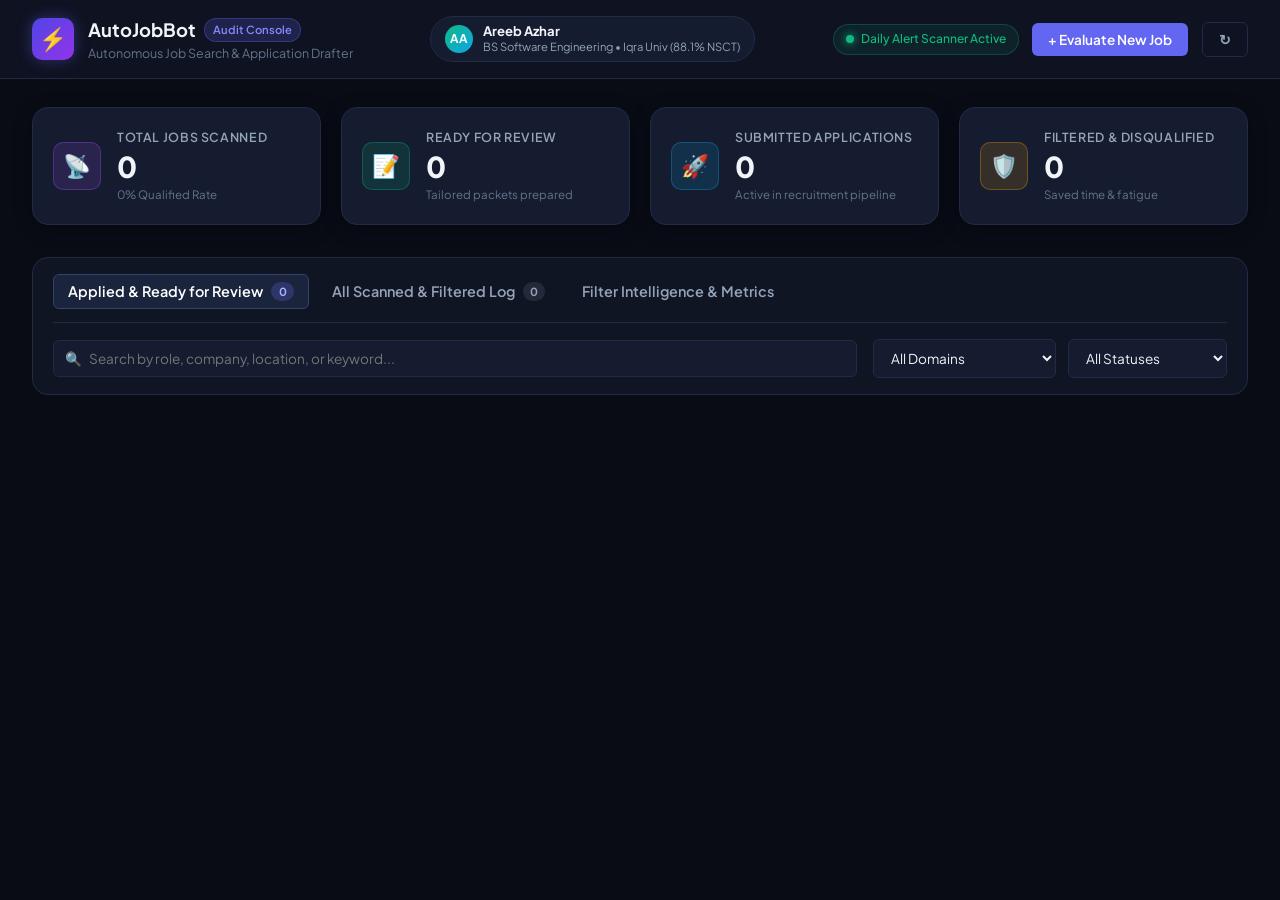
==== web/index.html @ a845e92a "Create full-stack Job Showcase & Audit Website, REST API, dual-ledger tracking, and updated README" ====
<!DOCTYPE html>
<html lang="en">
<head>
  <meta charset="UTF-8" />
  <meta name="viewport" content="width=device-width, initial-scale=1.0" />
  <title>AutoJobBot Showcase & Application Audit | Areeb Azhar</title>
  <link rel="stylesheet" href="styles.css" />
  <link rel="preconnect" href="https://fonts.googleapis.com">
  <link rel="preconnect" href="https://fonts.gstatic.com" crossorigin>
  <link href="https://fonts.googleapis.com/css2?family=Plus+Jakarta+Sans:wght@400;500;600;700;800&family=JetBrains+Mono:wght@400;500&display=swap" rel="stylesheet">
</head>
<body>
  <!-- Header -->
  <header class="navbar">
    <div class="nav-left">
      <div class="logo-mark">
        <span class="bot-icon">⚡</span>
      </div>
      <div>
        <div class="brand-title">AutoJobBot <span class="version-tag">Audit Console</span></div>
        <div class="brand-subtitle">Autonomous Job Search & Application Drafter</div>
      </div>
    </div>
    
    <div class="nav-center">
      <div class="candidate-pill">
        <span class="avatar">AA</span>
        <div class="candidate-meta">
          <span class="name">Areeb Azhar</span>
          <span class="qualification">BS Software Engineering • Iqra Univ (88.1% NSCT)</span>
        </div>
      </div>
    </div>

    <div class="nav-right">
      <div class="status-indicator">
        <span class="pulse-dot"></span>
        <span>Daily Alert Scanner Active</span>
      </div>
      <button id="btn-quick-evaluate" class="btn btn-primary">
        <span>+ Evaluate New Job</span>
      </button>
      <button id="btn-refresh" class="btn btn-outline" title="Refresh Live Data">
        ↻
      </button>
    </div>
  </header>

  <!-- Main Container -->
  <main class="container">
    
    <!-- KPI Summary Grid -->
    <section class="kpi-grid">
      <div class="kpi-card">
        <div class="kpi-icon-wrap icon-purple">📡</div>
        <div class="kpi-content">
          <div class="kpi-label">Total Jobs Scanned</div>
          <div class="kpi-value" id="stat-scanned">0</div>
          <div class="kpi-foot" id="stat-qual-rate">0% Qualified Rate</div>
        </div>
      </div>

      <div class="kpi-card">
        <div class="kpi-icon-wrap icon-emerald">📝</div>
        <div class="kpi-content">
          <div class="kpi-label">Ready for Review</div>
          <div class="kpi-value" id="stat-ready">0</div>
          <div class="kpi-foot">Tailored packets prepared</div>
        </div>
      </div>

      <div class="kpi-card">
        <div class="kpi-icon-wrap icon-blue">🚀</div>
        <div class="kpi-content">
          <div class="kpi-label">Submitted Applications</div>
          <div class="kpi-value" id="stat-submitted">0</div>
          <div class="kpi-foot">Active in recruitment pipeline</div>
        </div>
      </div>

      <div class="kpi-card">
        <div class="kpi-icon-wrap icon-amber">🛡️</div>
        <div class="kpi-content">
          <div class="kpi-label">Filtered & Disqualified</div>
          <div class="kpi-value" id="stat-disqualified">0</div>
          <div class="kpi-foot" id="stat-filter-reason">Saved time & fatigue</div>
        </div>
      </div>
    </section>

    <!-- Navigation Tabs & Search Controls -->
    <section class="controls-section">
      <div class="tabs-bar">
        <button class="tab-btn active" data-tab="applications">
          <span>Applied & Ready for Review</span>
          <span class="badge badge-primary" id="badge-applications-count">0</span>
        </button>
        <button class="tab-btn" data-tab="scanned">
          <span>All Scanned & Filtered Log</span>
          <span class="badge badge-secondary" id="badge-scanned-count">0</span>
        </button>
        <button class="tab-btn" data-tab="analytics">
          <span>Filter Intelligence & Metrics</span>
        </button>
      </div>

      <div class="filter-toolbar">
        <div class="search-box">
          <span class="search-icon">🔍</span>
          <input type="text" id="input-search" placeholder="Search by role, company, location, or keyword..." />
        </div>

        <div class="filter-dropdowns">
          <select id="filter-domain" class="select-filter">
            <option value="all">All Domains</option>
            <option value="full_stack">Full-Stack Web</option>
            <option value="rust_blockchain">Rust & Blockchain</option>
            <option value="flutter">Flutter / Mobile</option>
            <option value="ai_ml">AI / Machine Learning</option>
            <option value="game_dev">Game Development</option>
          </select>

          <select id="filter-status" class="select-filter">
            <option value="all">All Statuses</option>
            <option value="READY_FOR_REVIEW">Ready for Review</option>
            <option value="SUBMITTED">Submitted</option>
            <option value="INTERVIEWING">Interviewing</option>
            <option value="REJECTED">Rejected</option>
          </select>
        </div>
      </div>
    </section>

    <!-- Tab 1: Applications View -->
    <section id="view-applications" class="tab-view active">
      <div id="applications-grid" class="cards-grid">
        <!-- Rendered dynamically -->
      </div>
      <div id="applications-empty" class="empty-state hidden">
        <div class="empty-icon">📂</div>
        <h3>No Applications Found</h3>
        <p>No job applications match your active search or filter selection.</p>
      </div>
    </section>

    <!-- Tab 2: Scanned Audit Log View -->
    <section id="view-scanned" class="tab-view">
      <div class="table-container">
        <table class="audit-table">
          <thead>
            <tr>
              <th>Status</th>
              <th>Role & Company</th>
              <th>Location</th>
              <th>Source</th>
              <th>Evaluation & Filter Reason</th>
              <th>Scanned Date</th>
              <th>Action</th>
            </tr>
          </thead>
          <tbody id="scanned-tbody">
            <!-- Rendered dynamically -->
          </tbody>
        </table>
      </div>
      <div id="scanned-empty" class="empty-state hidden">
        <div class="empty-icon">🔍</div>
        <h3>No Scanned Logs Found</h3>
        <p>No records match your search filter.</p>
      </div>
    </section>

    <!-- Tab 3: Analytics View -->
    <section id="view-analytics" class="tab-view">
      <div class="analytics-grid">
        <div class="chart-card">
          <h3>Filter Rejection Root Causes</h3>
          <p class="subtitle">Why opportunities were filtered out</p>
          <div id="rejection-breakdown" class="breakdown-list">
            <!-- Dynamic items -->
          </div>
        </div>

        <div class="chart-card">
          <h3>Domain Distribution</h3>
          <p class="subtitle">Qualified opportunities across targeted verticals</p>
          <div id="domain-breakdown" class="breakdown-list">
            <!-- Dynamic items -->
          </div>
        </div>

        <div class="chart-card full-width">
          <h3>Active Candidate Profile Rules</h3>
          <div class="rules-summary-box">
            <div class="rule-item">
              <span class="rule-badge">MAX EXP</span>
              <span class="rule-desc">Strictly &le; 1 year experience (Fresh graduate, Associate, Junior, Trainee). Senior/lead titles rejected.</span>
            </div>
            <div class="rule-item">
              <span class="rule-badge">TARGETS</span>
              <span class="rule-desc">Full-Stack Web (React/Node/TS), Rust & Blockchain, Flutter/Mobile, AI/ML, Unity Game Dev.</span>
            </div>
            <div class="rule-item">
              <span class="rule-badge">LOCATIONS</span>
              <span class="rule-desc">Karachi (On-site/Hybrid), Lahore/Islamabad (Hybrid/Remote), Worldwide Remote.</span>
            </div>
            <div class="rule-item">
              <span class="rule-badge">CV VAULT</span>
              <span class="rule-desc">5 domain-specific resumes mapped dynamically from <code>C:\Users\areeb\Desktop\cv</code>.</span>
            </div>
          </div>
        </div>
      </div>
    </section>
  </main>

  <!-- Modal: Application Packet Inspector -->
  <div id="modal-packet" class="modal-backdrop hidden">
    <div class="modal-dialog">
      <div class="modal-header">
        <div>
          <span class="modal-tag" id="modal-domain-tag">Full-Stack</span>
          <h2 id="modal-job-title">Junior Full Stack Developer</h2>
          <div class="modal-sub" id="modal-company-meta">Apex Technologies • Lahore (Hybrid)</div>
        </div>
        <button class="modal-close" id="btn-close-modal">&times;</button>
      </div>

      <div class="modal-body">
        <!-- Selected CV Info -->
        <div class="packet-section">
          <div class="section-label">Selected Resume / CV File</div>
          <div class="cv-file-box">
            <span class="file-icon">📄</span>
            <div class="file-details">
              <span class="file-name" id="modal-cv-filename">Areeb_Azhar_Full_Stack_Web_CV.pdf</span>
              <span class="file-path" id="modal-cv-path">C:\Users\areeb\Desktop\cv\...</span>
            </div>
          </div>
        </div>

        <!-- Cover Letter -->
        <div class="packet-section">
          <div class="section-header-row">
            <div class="section-label">Tailored Cover Letter</div>
            <button id="btn-copy-cover" class="btn btn-sm btn-secondary">
              📋 Copy Cover Letter
            </button>
          </div>
          <pre id="modal-cover-letter" class="cover-letter-preview"></pre>
        </div>

        <!-- Standard Screening Answers -->
        <div class="packet-section">
          <div class="section-label">Pre-filled Screening Questionnaire Responses</div>
          <div class="screening-grid" id="modal-screening-answers">
            <!-- Dynamic fields -->
          </div>
        </div>

        <!-- Original Job URL -->
        <div class="packet-section">
          <div class="section-label">Application Link</div>
          <a id="modal-job-url" href="#" target="_blank" rel="noopener noreferrer" class="job-link-btn">
            Open Job Listing on Source Platform ↗
          </a>
        </div>
      </div>

      <div class="modal-footer">
        <div class="status-change-wrap">
          <label for="modal-status-select">Update Pipeline Status:</label>
          <select id="modal-status-select" class="select-filter">
            <option value="READY_FOR_REVIEW">Ready for Review</option>
            <option value="SUBMITTED">Submitted</option>
            <option value="INTERVIEWING">Interviewing</option>
            <option value="REJECTED">Rejected</option>
            <option value="OFFER">Offer Received 🎉</option>
          </select>
        </div>
        <button id="btn-save-status" class="btn btn-primary">Save Status</button>
      </div>
    </div>
  </div>

  <!-- Modal: Quick Evaluate Job -->
  <div id="modal-evaluate" class="modal-backdrop hidden">
    <div class="modal-dialog">
      <div class="modal-header">
        <div>
          <h2>Evaluate New Job Posting</h2>
          <div class="modal-sub">Test the bot's filter & draft an application packet instantly</div>
        </div>
        <button class="modal-close" id="btn-close-eval-modal">&times;</button>
      </div>

      <div class="modal-body">
        <form id="form-evaluate" class="eval-form">
          <div class="form-row">
            <div class="form-group flex-1">
              <label>Job Title *</label>
              <input type="text" id="eval-title" required placeholder="e.g. Junior React Developer" />
            </div>
            <div class="form-group flex-1">
              <label>Company *</label>
              <input type="text" id="eval-company" required placeholder="e.g. Systems Ltd" />
            </div>
          </div>

          <div class="form-row">
            <div class="form-group flex-1">
              <label>Location *</label>
              <input type="text" id="eval-location" required placeholder="e.g. Karachi (Hybrid) or Remote" />
            </div>
            <div class="form-group flex-1">
              <label>Source Platform</label>
              <input type="text" id="eval-source" placeholder="e.g. LinkedIn, Indeed, Rozee" value="Manual Inspection" />
            </div>
          </div>

          <div class="form-group">
            <label>Job URL (optional)</label>
            <input type="url" id="eval-url" placeholder="https://..." />
          </div>

          <div class="form-group">
            <label>Job Description & Requirements *</label>
            <textarea id="eval-description" rows="5" required placeholder="Paste the job requirements, qualifications, and description here..."></textarea>
          </div>

          <button type="submit" id="btn-submit-eval" class="btn btn-primary full-width">
            Scan & Evaluate Opportunity
          </button>
        </form>

        <div id="eval-result-box" class="eval-result-box hidden">
          <!-- Real-time evaluation output -->
        </div>
      </div>
    </div>
  </div>

  <script src="app.js"></script>
</body>
</html>
---- web/styles.css ----
:root {
  --bg-base: #090c15;
  --bg-surface: #101524;
  --bg-card: #151c30;
  --bg-card-hover: #1b243d;
  --border-subtle: #202b46;
  --border-highlight: #33436a;
  
  --text-main: #f1f5f9;
  --text-muted: #94a3b8;
  --text-dim: #64748b;

  --accent-primary: #6366f1;
  --accent-primary-hover: #4f46e5;
  --accent-success: #10b981;
  --accent-warning: #f59e0b;
  --accent-danger: #ef4444;
  --accent-info: #0ea5e9;
  --accent-purple: #a855f7;

  --font-sans: 'Plus Jakarta Sans', -apple-system, BlinkMacSystemFont, "Segoe UI", Roboto, sans-serif;
  --font-mono: 'JetBrains Mono', monospace;
  --radius-sm: 6px;
  --radius-md: 10px;
  --radius-lg: 16px;
  --shadow-card: 0 4px 20px -2px rgba(0, 0, 0, 0.4);
}

* {
  box-sizing: border-box;
  margin: 0;
  padding: 0;
}

body {
  font-family: var(--font-sans);
  background-color: var(--bg-base);
  color: var(--text-main);
  line-height: 1.5;
  min-height: 100vh;
  -webkit-font-smoothing: antialiased;
}

/* Navbar */
.navbar {
  display: flex;
  align-items: center;
  justify-content: space-between;
  padding: 1rem 2rem;
  background-color: rgba(16, 21, 36, 0.85);
  backdrop-filter: blur(12px);
  border-bottom: 1px solid var(--border-subtle);
  position: sticky;
  top: 0;
  z-index: 100;
}

.nav-left {
  display: flex;
  align-items: center;
  gap: 0.85rem;
}

.logo-mark {
  width: 42px;
  height: 42px;
  background: linear-gradient(135deg, #4f46e5, #9333ea);
  border-radius: var(--radius-md);
  display: flex;
  align-items: center;
  justify-content: center;
  font-size: 1.4rem;
  box-shadow: 0 0 15px rgba(99, 102, 241, 0.4);
}

.brand-title {
  font-size: 1.15rem;
  font-weight: 700;
  display: flex;
  align-items: center;
  gap: 0.5rem;
}

.version-tag {
  font-size: 0.7rem;
  font-weight: 600;
  background-color: rgba(99, 102, 241, 0.2);
  color: #818cf8;
  padding: 0.15rem 0.5rem;
  border-radius: 999px;
  border: 1px solid rgba(99, 102, 241, 0.3);
}

.brand-subtitle {
  font-size: 0.78rem;
  color: var(--text-dim);
}

.candidate-pill {
  display: flex;
  align-items: center;
  gap: 0.6rem;
  background-color: var(--bg-card);
  padding: 0.4rem 0.9rem;
  border-radius: 999px;
  border: 1px solid var(--border-subtle);
}

.candidate-pill .avatar {
  width: 28px;
  height: 28px;
  border-radius: 50%;
  background: linear-gradient(135deg, #10b981, #0ea5e9);
  color: #fff;
  font-weight: 700;
  font-size: 0.75rem;
  display: flex;
  align-items: center;
  justify-content: center;
}

.candidate-meta {
  display: flex;
  flex-direction: column;
}

.candidate-meta .name {
  font-size: 0.82rem;
  font-weight: 700;
  line-height: 1.1;
}

.candidate-meta .qualification {
  font-size: 0.7rem;
  color: var(--text-muted);
}

.nav-right {
  display: flex;
  align-items: center;
  gap: 0.85rem;
}

.status-indicator {
  display: flex;
  align-items: center;
  gap: 0.45rem;
  font-size: 0.75rem;
  font-weight: 500;
  color: var(--accent-success);
  background-color: rgba(16, 185, 129, 0.1);
  padding: 0.35rem 0.75rem;
  border-radius: 999px;
  border: 1px solid rgba(16, 185, 129, 0.25);
}

.pulse-dot {
  width: 8px;
  height: 8px;
  background-color: var(--accent-success);
  border-radius: 50%;
  box-shadow: 0 0 8px var(--accent-success);
  animation: pulse 2s infinite ease-in-out;
}

@keyframes pulse {
  0% { transform: scale(0.9); opacity: 0.8; }
  50% { transform: scale(1.2); opacity: 1; }
  100% { transform: scale(0.9); opacity: 0.8; }
}

/* Buttons */
.btn {
  display: inline-flex;
  align-items: center;
  justify-content: center;
  gap: 0.4rem;
  padding: 0.5rem 1rem;
  font-size: 0.85rem;
  font-weight: 600;
  border-radius: var(--radius-sm);
  cursor: pointer;
  transition: all 0.15s ease;
  border: none;
  font-family: inherit;
}

.btn-primary {
  background-color: var(--accent-primary);
  color: #fff;
}
.btn-primary:hover {
  background-color: var(--accent-primary-hover);
  box-shadow: 0 0 12px rgba(99, 102, 241, 0.4);
}

.btn-outline {
  background: transparent;
  color: var(--text-muted);
  border: 1px solid var(--border-subtle);
}
.btn-outline:hover {
  color: var(--text-main);
  background-color: var(--bg-card);
  border-color: var(--border-highlight);
}

.btn-secondary {
  background-color: var(--bg-card);
  color: var(--text-main);
  border: 1px solid var(--border-subtle);
}
.btn-secondary:hover {
  background-color: var(--bg-card-hover);
  border-color: var(--border-highlight);
}

.btn-sm {
  padding: 0.3rem 0.65rem;
  font-size: 0.75rem;
}

.full-width {
  width: 100%;
}

/* Container */
.container {
  max-width: 1400px;
  margin: 0 auto;
  padding: 1.75rem 2rem;
}

/* KPI Grid */
.kpi-grid {
  display: grid;
  grid-template-columns: repeat(auto-fit, minmax(250px, 1fr));
  gap: 1.25rem;
  margin-bottom: 2rem;
}

.kpi-card {
  background-color: var(--bg-card);
  border: 1px solid var(--border-subtle);
  border-radius: var(--radius-lg);
  padding: 1.25rem;
  display: flex;
  align-items: center;
  gap: 1rem;
  box-shadow: var(--shadow-card);
  transition: transform 0.2s, border-color 0.2s;
}

.kpi-card:hover {
  transform: translateY(-2px);
  border-color: var(--border-highlight);
}

.kpi-icon-wrap {
  width: 48px;
  height: 48px;
  border-radius: var(--radius-md);
  display: flex;
  align-items: center;
  justify-content: center;
  font-size: 1.4rem;
}

.icon-purple { background-color: rgba(168, 85, 247, 0.15); border: 1px solid rgba(168, 85, 247, 0.3); }
.icon-emerald { background-color: rgba(16, 185, 129, 0.15); border: 1px solid rgba(16, 185, 129, 0.3); }
.icon-blue { background-color: rgba(14, 165, 233, 0.15); border: 1px solid rgba(14, 165, 233, 0.3); }
.icon-amber { background-color: rgba(245, 158, 11, 0.15); border: 1px solid rgba(245, 158, 11, 0.3); }

.kpi-content {
  flex: 1;
}

.kpi-label {
  font-size: 0.78rem;
  font-weight: 600;
  color: var(--text-muted);
  text-transform: uppercase;
  letter-spacing: 0.05em;
}

.kpi-value {
  font-size: 1.8rem;
  font-weight: 800;
  line-height: 1.2;
  margin: 0.15rem 0;
}

.kpi-foot {
  font-size: 0.72rem;
  color: var(--text-dim);
}

/* Controls Section */
.controls-section {
  background-color: var(--bg-surface);
  border: 1px solid var(--border-subtle);
  border-radius: var(--radius-lg);
  padding: 1rem 1.25rem;
  margin-bottom: 1.5rem;
}

.tabs-bar {
  display: flex;
  gap: 0.5rem;
  border-bottom: 1px solid var(--border-subtle);
  padding-bottom: 0.85rem;
  margin-bottom: 1rem;
}

.tab-btn {
  background: transparent;
  border: none;
  color: var(--text-muted);
  font-family: inherit;
  font-size: 0.9rem;
  font-weight: 600;
  padding: 0.45rem 0.9rem;
  border-radius: var(--radius-sm);
  cursor: pointer;
  display: inline-flex;
  align-items: center;
  gap: 0.5rem;
  transition: all 0.15s;
}

.tab-btn:hover {
  color: var(--text-main);
  background-color: var(--bg-card);
}

.tab-btn.active {
  color: #fff;
  background-color: var(--bg-card-hover);
  border: 1px solid var(--border-highlight);
}

.badge {
  font-size: 0.7rem;
  font-weight: 700;
  padding: 0.15rem 0.45rem;
  border-radius: 999px;
}

.badge-primary {
  background-color: rgba(99, 102, 241, 0.25);
  color: #a5b4fc;
}

.badge-secondary {
  background-color: rgba(148, 163, 184, 0.15);
  color: #94a3b8;
}

.filter-toolbar {
  display: flex;
  gap: 1rem;
  align-items: center;
  flex-wrap: wrap;
}

.search-box {
  flex: 1;
  min-width: 280px;
  position: relative;
}

.search-icon {
  position: absolute;
  left: 0.75rem;
  top: 50%;
  transform: translateY(-50%);
  font-size: 0.85rem;
  color: var(--text-dim);
}

.search-box input {
  width: 100%;
  background-color: var(--bg-card);
  border: 1px solid var(--border-subtle);
  border-radius: var(--radius-sm);
  padding: 0.55rem 0.75rem 0.55rem 2.2rem;
  color: var(--text-main);
  font-family: inherit;
  font-size: 0.85rem;
  transition: border-color 0.2s;
}

.search-box input:focus {
  outline: none;
  border-color: var(--accent-primary);
}

.filter-dropdowns {
  display: flex;
  gap: 0.75rem;
}

.select-filter {
  background-color: var(--bg-card);
  border: 1px solid var(--border-subtle);
  color: var(--text-main);
  border-radius: var(--radius-sm);
  padding: 0.55rem 0.85rem;
  font-family: inherit;
  font-size: 0.85rem;
  cursor: pointer;
}

.select-filter:focus {
  outline: none;
  border-color: var(--accent-primary);
}

/* Tab Views */
.tab-view {
  display: none;
}
.tab-view.active {
  display: block;
}

/* Cards Grid */
.cards-grid {
  display: grid;
  grid-template-columns: repeat(auto-fill, minmax(420px, 1fr));
  gap: 1.25rem;
}

.job-card {
  background-color: var(--bg-card);
  border: 1px solid var(--border-subtle);
  border-radius: var(--radius-lg);
  padding: 1.25rem;
  box-shadow: var(--shadow-card);
  display: flex;
  flex-direction: column;
  justify-content: space-between;
  transition: all 0.2s;
}

.job-card:hover {
  border-color: var(--border-highlight);
  transform: translateY(-2px);
}

.job-card-header {
  display: flex;
  justify-content: space-between;
  align-items: flex-start;
  margin-bottom: 0.75rem;
}

.company-meta {
  font-size: 0.8rem;
  color: var(--text-muted);
  font-weight: 500;
  display: flex;
  align-items: center;
  gap: 0.4rem;
}

.source-pill {
  font-size: 0.7rem;
  padding: 0.15rem 0.5rem;
  border-radius: 999px;
  background-color: rgba(255, 255, 255, 0.05);
  border: 1px solid var(--border-subtle);
  color: var(--text-dim);
}

.job-card-title {
  font-size: 1.05rem;
  font-weight: 700;
  color: var(--text-main);
  margin-bottom: 0.4rem;
}

.job-tags-row {
  display: flex;
  flex-wrap: wrap;
  gap: 0.4rem;
  margin-bottom: 0.85rem;
}

.tag-domain {
  font-size: 0.72rem;
  font-weight: 600;
  padding: 0.2rem 0.6rem;
  border-radius: 999px;
  background-color: rgba(99, 102, 241, 0.15);
  color: #a5b4fc;
  border: 1px solid rgba(99, 102, 241, 0.3);
}

.tag-location {
  font-size: 0.72rem;
  padding: 0.2rem 0.6rem;
  border-radius: 999px;
  background-color: rgba(255, 255, 255, 0.05);
  color: var(--text-muted);
}

.status-badge {
  font-size: 0.72rem;
  font-weight: 700;
  padding: 0.2rem 0.6rem;
  border-radius: var(--radius-sm);
  display: inline-flex;
  align-items: center;
  gap: 0.35rem;
}

.status-READY_FOR_REVIEW {
  background-color: rgba(245, 158, 11, 0.15);
  color: #fbbf24;
  border: 1px solid rgba(245, 158, 11, 0.3);
}

.status-SUBMITTED {
  background-color: rgba(16, 185, 129, 0.15);
  color: #34d399;
  border: 1px solid rgba(16, 185, 129, 0.3);
}

.status-INTERVIEWING {
  background-color: rgba(14, 165, 233, 0.15);
  color: #38bdf8;
  border: 1px solid rgba(14, 165, 233, 0.3);
}

.status-REJECTED {
  background-color: rgba(239, 68, 68, 0.15);
  color: #f87171;
  border: 1px solid rgba(239, 68, 68, 0.3);
}

.status-OFFER {
  background-color: rgba(168, 85, 247, 0.15);
  color: #c084fc;
  border: 1px solid rgba(168, 85, 247, 0.3);
}

.cv-pill {
  font-size: 0.75rem;
  color: var(--text-dim);
  background-color: rgba(0, 0, 0, 0.2);
  padding: 0.35rem 0.65rem;
  border-radius: var(--radius-sm);
  margin-bottom: 1rem;
  display: flex;
  align-items: center;
  gap: 0.4rem;
  overflow: hidden;
  text-overflow: ellipsis;
  white-space: nowrap;
}

.cv-pill code {
  color: var(--text-muted);
  font-family: var(--font-mono);
}

.job-card-actions {
  display: flex;
  justify-content: space-between;
  align-items: center;
  border-top: 1px solid var(--border-subtle);
  padding-top: 0.85rem;
  gap: 0.5rem;
}

/* Audit Table */
.table-container {
  background-color: var(--bg-card);
  border: 1px solid var(--border-subtle);
  border-radius: var(--radius-lg);
  overflow-x: auto;
  box-shadow: var(--shadow-card);
}

.audit-table {
  width: 100%;
  border-collapse: collapse;
  text-align: left;
  font-size: 0.85rem;
}

.audit-table th {
  background-color: var(--bg-surface);
  color: var(--text-muted);
  font-weight: 600;
  padding: 0.85rem 1rem;
  border-bottom: 1px solid var(--border-subtle);
  font-size: 0.78rem;
  text-transform: uppercase;
  letter-spacing: 0.05em;
}

.audit-table td {
  padding: 0.85rem 1rem;
  border-bottom: 1px solid rgba(255, 255, 255, 0.04);
  vertical-align: middle;
}

.audit-table tr:hover td {
  background-color: rgba(255, 255, 255, 0.02);
}

.qual-badge {
  display: inline-flex;
  align-items: center;
  gap: 0.3rem;
  padding: 0.25rem 0.6rem;
  border-radius: 999px;
  font-size: 0.72rem;
  font-weight: 700;
}

.qual-match {
  background-color: rgba(16, 185, 129, 0.15);
  color: #34d399;
  border: 1px solid rgba(16, 185, 129, 0.3);
}

.qual-disqualified {
  background-color: rgba(239, 68, 68, 0.15);
  color: #f87171;
  border: 1px solid rgba(239, 68, 68, 0.3);
}

.reason-text {
  font-size: 0.78rem;
  color: var(--text-muted);
  max-width: 320px;
}

/* Empty State */
.empty-state {
  text-align: center;
  padding: 4rem 2rem;
  color: var(--text-muted);
}
.empty-state .empty-icon {
  font-size: 2.5rem;
  margin-bottom: 0.75rem;
}
.empty-state h3 {
  font-size: 1.1rem;
  color: var(--text-main);
  margin-bottom: 0.3rem;
}
.empty-state p {
  font-size: 0.85rem;
  color: var(--text-dim);
}

/* Analytics */
.analytics-grid {
  display: grid;
  grid-template-columns: repeat(auto-fit, minmax(400px, 1fr));
  gap: 1.5rem;
}

.chart-card {
  background-color: var(--bg-card);
  border: 1px solid var(--border-subtle);
  border-radius: var(--radius-lg);
  padding: 1.5rem;
  box-shadow: var(--shadow-card);
}

.chart-card h3 {
  font-size: 1.05rem;
  font-weight: 700;
  margin-bottom: 0.2rem;
}

.chart-card .subtitle {
  font-size: 0.78rem;
  color: var(--text-dim);
  margin-bottom: 1.25rem;
}

.chart-card.full-width {
  grid-column: 1 / -1;
}

.breakdown-list {
  display: flex;
  flex-direction: column;
  gap: 0.75rem;
}

.breakdown-row {
  display: flex;
  justify-content: space-between;
  align-items: center;
  padding: 0.5rem 0.75rem;
  border-radius: var(--radius-sm);
  background-color: rgba(255, 255, 255, 0.02);
  border: 1px solid var(--border-subtle);
}

.breakdown-key {
  font-size: 0.85rem;
  font-weight: 500;
  color: var(--text-main);
}

.breakdown-val {
  font-size: 0.85rem;
  font-weight: 700;
  color: var(--accent-primary);
}

.rules-summary-box {
  display: grid;
  grid-template-columns: repeat(auto-fit, minmax(280px, 1fr));
  gap: 1rem;
  margin-top: 0.5rem;
}

.rule-item {
  background-color: rgba(255, 255, 255, 0.02);
  border: 1px solid var(--border-subtle);
  border-radius: var(--radius-md);
  padding: 1rem;
  display: flex;
  flex-direction: column;
  gap: 0.4rem;
}

.rule-badge {
  font-size: 0.7rem;
  font-weight: 800;
  color: #818cf8;
  letter-spacing: 0.05em;
}

.rule-desc {
  font-size: 0.82rem;
  color: var(--text-muted);
}

/* Modals */
.modal-backdrop {
  position: fixed;
  inset: 0;
  background-color: rgba(0, 0, 0, 0.75);
  backdrop-filter: blur(6px);
  display: flex;
  align-items: center;
  justify-content: center;
  z-index: 1000;
  padding: 1.5rem;
}

.modal-dialog {
  background-color: var(--bg-surface);
  border: 1px solid var(--border-highlight);
  border-radius: var(--radius-lg);
  width: 100%;
  max-width: 760px;
  max-height: 90vh;
  display: flex;
  flex-direction: column;
  box-shadow: 0 20px 40px rgba(0, 0, 0, 0.6);
  animation: modalIn 0.2s ease-out;
}

@keyframes modalIn {
  from { opacity: 0; transform: scale(0.96); }
  to { opacity: 1; transform: scale(1); }
}

.modal-header {
  padding: 1.25rem 1.5rem;
  border-bottom: 1px solid var(--border-subtle);
  display: flex;
  justify-content: space-between;
  align-items: flex-start;
}

.modal-tag {
  font-size: 0.7rem;
  font-weight: 700;
  text-transform: uppercase;
  color: #a5b4fc;
}

.modal-header h2 {
  font-size: 1.25rem;
  font-weight: 700;
  margin-top: 0.15rem;
}

.modal-sub {
  font-size: 0.8rem;
  color: var(--text-muted);
}

.modal-close {
  background: transparent;
  border: none;
  color: var(--text-muted);
  font-size: 1.5rem;
  cursor: pointer;
  line-height: 1;
}
.modal-close:hover {
  color: var(--text-main);
}

.modal-body {
  padding: 1.5rem;
  overflow-y: auto;
  display: flex;
  flex-direction: column;
  gap: 1.25rem;
}

.modal-footer {
  padding: 1rem 1.5rem;
  border-top: 1px solid var(--border-subtle);
  display: flex;
  justify-content: space-between;
  align-items: center;
  background-color: var(--bg-card);
  border-radius: 0 0 var(--radius-lg) var(--radius-lg);
}

.status-change-wrap {
  display: flex;
  align-items: center;
  gap: 0.5rem;
  font-size: 0.82rem;
  color: var(--text-muted);
}

.packet-section {
  display: flex;
  flex-direction: column;
  gap: 0.5rem;
}

.section-label {
  font-size: 0.75rem;
  font-weight: 700;
  text-transform: uppercase;
  color: var(--text-dim);
  letter-spacing: 0.05em;
}

.section-header-row {
  display: flex;
  justify-content: space-between;
  align-items: center;
}

.cv-file-box {
  display: flex;
  align-items: center;
  gap: 0.75rem;
  background-color: var(--bg-card);
  border: 1px solid var(--border-subtle);
  border-radius: var(--radius-md);
  padding: 0.85rem 1rem;
}

.cv-file-box .file-icon {
  font-size: 1.5rem;
}

.cv-file-box .file-name {
  font-size: 0.88rem;
  font-weight: 600;
  display: block;
}

.cv-file-box .file-path {
  font-size: 0.72rem;
  color: var(--text-dim);
  font-family: var(--font-mono);
  display: block;
}

.cover-letter-preview {
  background-color: var(--bg-card);
  border: 1px solid var(--border-subtle);
  border-radius: var(--radius-md);
  padding: 1rem;
  font-family: var(--font-mono);
  font-size: 0.8rem;
  white-space: pre-wrap;
  color: var(--text-main);
  max-height: 240px;
  overflow-y: auto;
  line-height: 1.6;
}

.screening-grid {
  display: grid;
  grid-template-columns: repeat(auto-fit, minmax(200px, 1fr));
  gap: 0.75rem;
}

.screening-item {
  background-color: var(--bg-card);
  border: 1px solid var(--border-subtle);
  border-radius: var(--radius-sm);
  padding: 0.65rem 0.85rem;
}

.screening-key {
  font-size: 0.7rem;
  color: var(--text-dim);
  text-transform: capitalize;
}

.screening-val {
  font-size: 0.82rem;
  font-weight: 600;
  color: var(--text-main);
  margin-top: 0.15rem;
}

.job-link-btn {
  display: inline-flex;
  align-items: center;
  gap: 0.4rem;
  color: var(--accent-info);
  text-decoration: none;
  font-size: 0.85rem;
  font-weight: 600;
}
.job-link-btn:hover {
  text-decoration: underline;
}

/* Evaluate Form */
.eval-form {
  display: flex;
  flex-direction: column;
  gap: 1rem;
}

.form-row {
  display: flex;
  gap: 1rem;
}

.flex-1 {
  flex: 1;
}

.form-group {
  display: flex;
  flex-direction: column;
  gap: 0.35rem;
}

.form-group label {
  font-size: 0.78rem;
  font-weight: 600;
  color: var(--text-muted);
}

.form-group input,
.form-group textarea {
  background-color: var(--bg-card);
  border: 1px solid var(--border-subtle);
  color: var(--text-main);
  border-radius: var(--radius-sm);
  padding: 0.55rem 0.75rem;
  font-family: inherit;
  font-size: 0.85rem;
}

.form-group input:focus,
.form-group textarea:focus {
  outline: none;
  border-color: var(--accent-primary);
}

.eval-result-box {
  margin-top: 1rem;
  padding: 1rem;
  border-radius: var(--radius-md);
  background-color: var(--bg-card);
  border: 1px solid var(--border-subtle);
}

.hidden {
  display: none !important;
}

/* Responsive adjustments */
@media (max-width: 900px) {
  .navbar {
    flex-direction: column;
    gap: 0.85rem;
    align-items: flex-start;
  }
  .nav-right {
    width: 100%;
    justify-content: space-between;
  }
  .cards-grid {
    grid-template-columns: 1fr;
  }
}
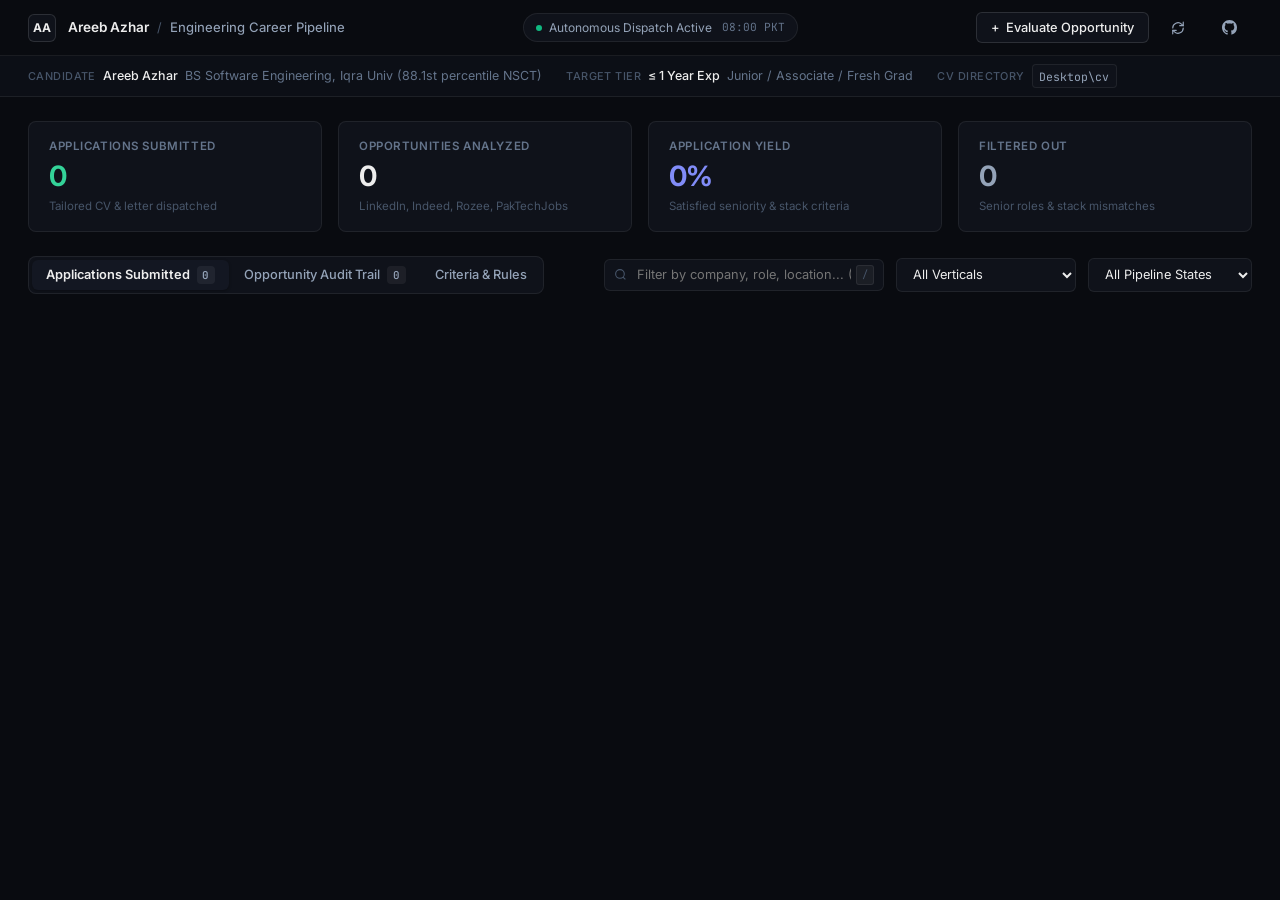
==== commit ceda3cf1: "Implement direct auto-apply execution and Linear-grade developer dashboard overhaul" ====
--- a/web/index.html
+++ b/web/index.html
@@ -3,340 +3,336 @@
 <head>
   <meta charset="UTF-8" />
   <meta name="viewport" content="width=device-width, initial-scale=1.0" />
-  <title>AutoJobBot Showcase & Application Audit | Areeb Azhar</title>
+  <title>Areeb Azhar — Career Pipeline & Application Intelligence</title>
   <link rel="stylesheet" href="styles.css" />
   <link rel="preconnect" href="https://fonts.googleapis.com">
   <link rel="preconnect" href="https://fonts.gstatic.com" crossorigin>
-  <link href="https://fonts.googleapis.com/css2?family=Plus+Jakarta+Sans:wght@400;500;600;700;800&family=JetBrains+Mono:wght@400;500&display=swap" rel="stylesheet">
+  <link href="https://fonts.googleapis.com/css2?family=Inter:wght@400;450;500;600;700&family=JetBrains+Mono:wght@400;500;600&display=swap" rel="stylesheet">
 </head>
 <body>
-  <!-- Header -->
-  <header class="navbar">
-    <div class="nav-left">
-      <div class="logo-mark">
-        <span class="bot-icon">⚡</span>
-      </div>
-      <div>
-        <div class="brand-title">AutoJobBot <span class="version-tag">Audit Console</span></div>
-        <div class="brand-subtitle">Autonomous Job Search & Application Drafter</div>
-      </div>
-    </div>
+  <!-- Top Navigation -->
+  <header class="topbar">
+    <div class="topbar-left">
+      <div class="brand-monogram">AA</div>
+      <div class="brand-hierarchy">
+        <span class="brand-name">Areeb Azhar</span>
+        <span class="brand-divider">/</span>
+        <span class="brand-context">Engineering Career Pipeline</span>
+      </div>
+    </div>
+
+    <div class="topbar-center">
+      <div class="dispatch-status">
+        <span class="status-dot"></span>
+        <span class="status-text">Autonomous Dispatch Active</span>
+        <span class="status-cadence">08:00 PKT</span>
+      </div>
+    </div>
+
+    <div class="topbar-right">
+      <button id="btn-quick-evaluate" class="btn btn-secondary">
+        <span class="btn-icon">+</span>
+        <span>Evaluate Opportunity</span>
+      </button>
+      <button id="btn-refresh" class="btn btn-ghost" title="Refresh data">
+        <svg width="14" height="14" viewBox="0 0 24 24" fill="none" stroke="currentColor" stroke-width="2" stroke-linecap="round" stroke-linejoin="round"><path d="M21 2v6h-6"></path><path d="M3 12a9 9 0 0 1 15-6.7L21 8"></path><path d="M3 22v-6h6"></path><path d="M21 12a9 9 0 0 1-15 6.7L3 16"></path></svg>
+      </button>
+      <a href="https://github.com/AREEB-AZHAR" target="_blank" rel="noopener noreferrer" class="btn btn-ghost" title="GitHub Profile">
+        <svg width="15" height="15" viewBox="0 0 24 24" fill="currentColor"><path d="M12 0C5.37 0 0 5.37 0 12c0 5.31 3.435 9.795 8.205 11.385.6.105.825-.255.825-.57 0-.285-.015-1.23-.015-2.235-3.015.555-3.795-.735-4.035-1.41-.135-.345-.72-1.41-1.23-1.695-.42-.225-1.02-.78-.015-.795.945-.015 1.62.87 1.845 1.23 1.08 1.815 2.805 1.305 3.495.99.105-.78.42-1.305.765-1.605-2.67-.3-5.46-1.335-5.46-5.925 0-1.305.465-2.385 1.23-3.225-.12-.3-.54-1.53.12-3.18 0 0 1.005-.315 3.3 1.23.96-.27 1.98-.405 3-.405s2.04.135 3 .405c2.295-1.56 3.3-1.23 3.3-1.23.66 1.65.24 2.88.12 3.18.765.84 1.23 1.905 1.23 3.225 0 4.605-2.805 5.625-5.475 5.925.435.375.81 1.095.81 2.22 0 1.605-.015 2.895-.015 3.3 0 .315.225.69.825.57A12.02 12.02 0 0024 12c0-6.63-5.37-12-12-12z"/></svg>
+      </a>
+    </div>
+  </header>
+
+  <!-- Candidate Context Bar -->
+  <div class="subbar">
+    <div class="subbar-content">
+      <div class="profile-chip">
+        <span class="chip-label">Candidate</span>
+        <span class="chip-val">Areeb Azhar</span>
+        <span class="chip-meta">BS Software Engineering, Iqra Univ (88.1st percentile NSCT)</span>
+      </div>
+      <div class="profile-chip">
+        <span class="chip-label">Target Tier</span>
+        <span class="chip-val">&le; 1 Year Exp</span>
+        <span class="chip-meta">Junior / Associate / Fresh Grad</span>
+      </div>
+      <div class="profile-chip">
+        <span class="chip-label">CV Directory</span>
+        <span class="chip-mono">Desktop\cv</span>
+      </div>
+    </div>
+  </div>
+
+  <!-- Main Container -->
+  <main class="shell">
     
-    <div class="nav-center">
-      <div class="candidate-pill">
-        <span class="avatar">AA</span>
-        <div class="candidate-meta">
-          <span class="name">Areeb Azhar</span>
-          <span class="qualification">BS Software Engineering • Iqra Univ (88.1% NSCT)</span>
-        </div>
-      </div>
-    </div>
-
-    <div class="nav-right">
-      <div class="status-indicator">
-        <span class="pulse-dot"></span>
-        <span>Daily Alert Scanner Active</span>
-      </div>
-      <button id="btn-quick-evaluate" class="btn btn-primary">
-        <span>+ Evaluate New Job</span>
-      </button>
-      <button id="btn-refresh" class="btn btn-outline" title="Refresh Live Data">
-        ↻
-      </button>
-    </div>
-  </header>
-
-  <!-- Main Container -->
-  <main class="container">
-    
-    <!-- KPI Summary Grid -->
-    <section class="kpi-grid">
-      <div class="kpi-card">
-        <div class="kpi-icon-wrap icon-purple">📡</div>
-        <div class="kpi-content">
-          <div class="kpi-label">Total Jobs Scanned</div>
-          <div class="kpi-value" id="stat-scanned">0</div>
-          <div class="kpi-foot" id="stat-qual-rate">0% Qualified Rate</div>
-        </div>
-      </div>
-
-      <div class="kpi-card">
-        <div class="kpi-icon-wrap icon-emerald">📝</div>
-        <div class="kpi-content">
-          <div class="kpi-label">Ready for Review</div>
-          <div class="kpi-value" id="stat-ready">0</div>
-          <div class="kpi-foot">Tailored packets prepared</div>
-        </div>
-      </div>
-
-      <div class="kpi-card">
-        <div class="kpi-icon-wrap icon-blue">🚀</div>
-        <div class="kpi-content">
-          <div class="kpi-label">Submitted Applications</div>
-          <div class="kpi-value" id="stat-submitted">0</div>
-          <div class="kpi-foot">Active in recruitment pipeline</div>
-        </div>
-      </div>
-
-      <div class="kpi-card">
-        <div class="kpi-icon-wrap icon-amber">🛡️</div>
-        <div class="kpi-content">
-          <div class="kpi-label">Filtered & Disqualified</div>
-          <div class="kpi-value" id="stat-disqualified">0</div>
-          <div class="kpi-foot" id="stat-filter-reason">Saved time & fatigue</div>
-        </div>
-      </div>
-    </section>
-
-    <!-- Navigation Tabs & Search Controls -->
-    <section class="controls-section">
-      <div class="tabs-bar">
-        <button class="tab-btn active" data-tab="applications">
-          <span>Applied & Ready for Review</span>
-          <span class="badge badge-primary" id="badge-applications-count">0</span>
+    <!-- KPI Header Strip -->
+    <section class="metrics-strip">
+      <div class="metric-cell">
+        <div class="metric-meta">Applications Submitted</div>
+        <div class="metric-num text-emerald" id="stat-applied">0</div>
+        <div class="metric-sub">Tailored CV & letter dispatched</div>
+      </div>
+
+      <div class="metric-cell">
+        <div class="metric-meta">Opportunities Analyzed</div>
+        <div class="metric-num" id="stat-scanned">0</div>
+        <div class="metric-sub">LinkedIn, Indeed, Rozee, PakTechJobs</div>
+      </div>
+
+      <div class="metric-cell">
+        <div class="metric-meta">Application Yield</div>
+        <div class="metric-num text-indigo" id="stat-rate">0%</div>
+        <div class="metric-sub">Satisfied seniority & stack criteria</div>
+      </div>
+
+      <div class="metric-cell">
+        <div class="metric-meta">Filtered Out</div>
+        <div class="metric-num text-muted" id="stat-filtered">0</div>
+        <div class="metric-sub">Senior roles & stack mismatches</div>
+      </div>
+    </section>
+
+    <!-- Toolbar: Tabs & Search -->
+    <section class="toolbar">
+      <div class="segmented-control">
+        <button class="seg-btn active" data-tab="applications">
+          <span>Applications Submitted</span>
+          <span class="seg-count" id="count-applications">0</span>
         </button>
-        <button class="tab-btn" data-tab="scanned">
-          <span>All Scanned & Filtered Log</span>
-          <span class="badge badge-secondary" id="badge-scanned-count">0</span>
+        <button class="seg-btn" data-tab="audit">
+          <span>Opportunity Audit Trail</span>
+          <span class="seg-count" id="count-scanned">0</span>
         </button>
-        <button class="tab-btn" data-tab="analytics">
-          <span>Filter Intelligence & Metrics</span>
+        <button class="seg-btn" data-tab="analytics">
+          <span>Criteria & Rules</span>
         </button>
       </div>
 
-      <div class="filter-toolbar">
-        <div class="search-box">
-          <span class="search-icon">🔍</span>
-          <input type="text" id="input-search" placeholder="Search by role, company, location, or keyword..." />
-        </div>
-
-        <div class="filter-dropdowns">
-          <select id="filter-domain" class="select-filter">
-            <option value="all">All Domains</option>
-            <option value="full_stack">Full-Stack Web</option>
-            <option value="rust_blockchain">Rust & Blockchain</option>
-            <option value="flutter">Flutter / Mobile</option>
-            <option value="ai_ml">AI / Machine Learning</option>
-            <option value="game_dev">Game Development</option>
-          </select>
-
-          <select id="filter-status" class="select-filter">
-            <option value="all">All Statuses</option>
-            <option value="READY_FOR_REVIEW">Ready for Review</option>
-            <option value="SUBMITTED">Submitted</option>
-            <option value="INTERVIEWING">Interviewing</option>
-            <option value="REJECTED">Rejected</option>
-          </select>
-        </div>
-      </div>
-    </section>
-
-    <!-- Tab 1: Applications View -->
-    <section id="view-applications" class="tab-view active">
-      <div id="applications-grid" class="cards-grid">
+      <div class="toolbar-actions">
+        <div class="search-input-wrap">
+          <svg class="search-icon" width="13" height="13" viewBox="0 0 24 24" fill="none" stroke="currentColor" stroke-width="2"><circle cx="11" cy="11" r="8"></circle><line x1="21" y1="21" x2="16.65" y2="16.65"></line></svg>
+          <input type="text" id="input-search" placeholder="Filter by company, role, location... (Press /)" />
+          <kbd class="kbd-hint">/</kbd>
+        </div>
+
+        <select id="filter-domain" class="select-refined">
+          <option value="all">All Verticals</option>
+          <option value="full_stack">Full-Stack Web</option>
+          <option value="rust_blockchain">Rust & Blockchain</option>
+          <option value="flutter">Flutter / Mobile</option>
+          <option value="ai_ml">AI / Machine Learning</option>
+          <option value="game_dev">Game Development</option>
+        </select>
+
+        <select id="filter-status" class="select-refined">
+          <option value="all">All Pipeline States</option>
+          <option value="APPLIED">Applied</option>
+          <option value="INTERVIEWING">Interviewing</option>
+          <option value="OFFER">Offer</option>
+          <option value="REJECTED">Archived / Rejected</option>
+        </select>
+      </div>
+    </section>
+
+    <!-- Tab 1: Applications Grid -->
+    <section id="view-applications" class="view-panel active">
+      <div id="applications-grid" class="app-cards-grid">
         <!-- Rendered dynamically -->
       </div>
       <div id="applications-empty" class="empty-state hidden">
-        <div class="empty-icon">📂</div>
-        <h3>No Applications Found</h3>
-        <p>No job applications match your active search or filter selection.</p>
-      </div>
-    </section>
-
-    <!-- Tab 2: Scanned Audit Log View -->
-    <section id="view-scanned" class="tab-view">
-      <div class="table-container">
-        <table class="audit-table">
+        <div class="empty-text">No matching applications in the current filter.</div>
+      </div>
+    </section>
+
+    <!-- Tab 2: Audit Trail Table -->
+    <section id="view-audit" class="view-panel">
+      <div class="table-card">
+        <table class="data-table">
           <thead>
             <tr>
-              <th>Status</th>
-              <th>Role & Company</th>
+              <th style="width: 110px;">Dispatch</th>
+              <th>Opportunity</th>
               <th>Location</th>
               <th>Source</th>
-              <th>Evaluation & Filter Reason</th>
-              <th>Scanned Date</th>
-              <th>Action</th>
+              <th>Filter Analysis</th>
+              <th>Date</th>
+              <th style="text-align: right;">Action</th>
             </tr>
           </thead>
-          <tbody id="scanned-tbody">
-            <!-- Rendered dynamically -->
+          <tbody id="audit-tbody">
+            <!-- Dynamic rows -->
           </tbody>
         </table>
       </div>
-      <div id="scanned-empty" class="empty-state hidden">
-        <div class="empty-icon">🔍</div>
-        <h3>No Scanned Logs Found</h3>
-        <p>No records match your search filter.</p>
-      </div>
-    </section>
-
-    <!-- Tab 3: Analytics View -->
-    <section id="view-analytics" class="tab-view">
-      <div class="analytics-grid">
-        <div class="chart-card">
-          <h3>Filter Rejection Root Causes</h3>
-          <p class="subtitle">Why opportunities were filtered out</p>
+      <div id="audit-empty" class="empty-state hidden">
+        <div class="empty-text">No audit records found matching your search.</div>
+      </div>
+    </section>
+
+    <!-- Tab 3: Analytics & Rules -->
+    <section id="view-analytics" class="view-panel">
+      <div class="analytics-layout">
+        <div class="panel-box">
+          <div class="panel-head">Filter Exclusion Breakdown</div>
+          <p class="panel-sub">Breakdown of opportunities excluded by qualification filters</p>
           <div id="rejection-breakdown" class="breakdown-list">
+            <!-- Dynamic list -->
+          </div>
+        </div>
+
+        <div class="panel-box">
+          <div class="panel-head">Active Target Verticals</div>
+          <p class="panel-sub">Volume of applied roles distributed by engineering domain</p>
+          <div id="domain-breakdown" class="breakdown-list">
+            <!-- Dynamic list -->
+          </div>
+        </div>
+
+        <div class="panel-box full-span">
+          <div class="panel-head">Evaluation & Screening Rules</div>
+          <div class="rules-table">
+            <div class="rule-row">
+              <span class="rule-key">Seniority Threshold</span>
+              <span class="rule-val">Maximum 1 year experience required. Disqualifies Senior, Lead, Principal, Architect, and Manager titles.</span>
+            </div>
+            <div class="rule-row">
+              <span class="rule-key">Domain Alignments</span>
+              <span class="rule-val">Full-Stack (React/Node/TS), Rust & Blockchain (Hyperledger/Solana), Mobile (Flutter/Dart), AI/ML (Python), Game Dev (Unity/C#).</span>
+            </div>
+            <div class="rule-row">
+              <span class="rule-key">Work Authorization</span>
+              <span class="rule-val">Direct authorization in Pakistan (Karachi, Lahore, Islamabad); Visa sponsorship requested for foreign overseas roles.</span>
+            </div>
+            <div class="rule-row">
+              <span class="rule-key">CV Vault Mapping</span>
+              <span class="rule-val">Dynamic 1-to-1 resume binding from <code>C:\Users\areeb\Desktop\cv</code> based on extracted domain keywords.</span>
+            </div>
+          </div>
+        </div>
+      </div>
+    </section>
+  </main>
+
+  <!-- Slide-Over Inspection Drawer -->
+  <div id="drawer-packet" class="drawer-overlay hidden">
+    <div class="drawer-panel">
+      <div class="drawer-header">
+        <div class="drawer-title-group">
+          <div class="drawer-meta-tags">
+            <span class="tag-domain-badge" id="drawer-domain">Full-Stack Web</span>
+            <span class="tag-status-badge" id="drawer-status">Applied</span>
+          </div>
+          <h2 id="drawer-title">Junior Full Stack Developer</h2>
+          <div class="drawer-sub" id="drawer-company-meta">Apex Technologies • Lahore (Hybrid)</div>
+        </div>
+        <button class="drawer-close" id="btn-close-drawer">&times;</button>
+      </div>
+
+      <div class="drawer-body">
+        <!-- Attached Resume -->
+        <div class="detail-block">
+          <div class="block-title">Attached Resume</div>
+          <div class="resume-pill-box">
+            <svg class="file-svg" width="16" height="16" viewBox="0 0 24 24" fill="none" stroke="currentColor" stroke-width="2"><path d="M14 2H6a2 2 0 0 0-2 2v16a2 2 0 0 0 2 2h12a2 2 0 0 0 2-2V8z"></path><polyline points="14 2 14 8 20 8"></polyline><line x1="16" y1="13" x2="8" y2="13"></line><line x1="16" y1="17" x2="8" y2="17"></line><polyline points="10 9 9 9 8 9"></polyline></svg>
+            <div class="resume-info">
+              <div class="resume-name" id="drawer-cv-name">Areeb_Azhar_Full_Stack_Web_CV.pdf</div>
+              <div class="resume-path" id="drawer-cv-path">C:\Users\areeb\Desktop\cv\...</div>
+            </div>
+          </div>
+        </div>
+
+        <!-- Tailored Cover Letter -->
+        <div class="detail-block">
+          <div class="block-header-inline">
+            <div class="block-title">Tailored Application Note</div>
+            <button id="btn-copy-cover" class="btn btn-secondary btn-xs">
+              Copy Text
+            </button>
+          </div>
+          <pre id="drawer-cover-letter" class="cover-code-block"></pre>
+        </div>
+
+        <!-- Screening Answers -->
+        <div class="detail-block">
+          <div class="block-title">Pre-filled Screening Questionnaire</div>
+          <div class="screening-table" id="drawer-screening">
             <!-- Dynamic items -->
           </div>
         </div>
 
-        <div class="chart-card">
-          <h3>Domain Distribution</h3>
-          <p class="subtitle">Qualified opportunities across targeted verticals</p>
-          <div id="domain-breakdown" class="breakdown-list">
-            <!-- Dynamic items -->
-          </div>
-        </div>
-
-        <div class="chart-card full-width">
-          <h3>Active Candidate Profile Rules</h3>
-          <div class="rules-summary-box">
-            <div class="rule-item">
-              <span class="rule-badge">MAX EXP</span>
-              <span class="rule-desc">Strictly &le; 1 year experience (Fresh graduate, Associate, Junior, Trainee). Senior/lead titles rejected.</span>
-            </div>
-            <div class="rule-item">
-              <span class="rule-badge">TARGETS</span>
-              <span class="rule-desc">Full-Stack Web (React/Node/TS), Rust & Blockchain, Flutter/Mobile, AI/ML, Unity Game Dev.</span>
-            </div>
-            <div class="rule-item">
-              <span class="rule-badge">LOCATIONS</span>
-              <span class="rule-desc">Karachi (On-site/Hybrid), Lahore/Islamabad (Hybrid/Remote), Worldwide Remote.</span>
-            </div>
-            <div class="rule-item">
-              <span class="rule-badge">CV VAULT</span>
-              <span class="rule-desc">5 domain-specific resumes mapped dynamically from <code>C:\Users\areeb\Desktop\cv</code>.</span>
-            </div>
-          </div>
-        </div>
-      </div>
-    </section>
-  </main>
-
-  <!-- Modal: Application Packet Inspector -->
-  <div id="modal-packet" class="modal-backdrop hidden">
-    <div class="modal-dialog">
-      <div class="modal-header">
+        <!-- External Link -->
+        <div class="detail-block">
+          <div class="block-title">Job Portal Link</div>
+          <a id="drawer-job-url" href="#" target="_blank" rel="noopener noreferrer" class="external-anchor">
+            Open Opportunity on Portal <svg width="12" height="12" viewBox="0 0 24 24" fill="none" stroke="currentColor" stroke-width="2"><path d="M18 13v6a2 2 0 0 1-2 2H5a2 2 0 0 1-2-2V8a2 2 0 0 1 2-2h6"></path><polyline points="15 3 21 3 21 9"></polyline><line x1="10" y1="14" x2="21" y2="3"></line></svg>
+          </a>
+        </div>
+      </div>
+
+      <div class="drawer-footer">
+        <div class="status-action-row">
+          <label for="drawer-status-select" class="footer-label">Update State:</label>
+          <select id="drawer-status-select" class="select-refined">
+            <option value="APPLIED">Applied</option>
+            <option value="INTERVIEWING">Interviewing</option>
+            <option value="OFFER">Offer</option>
+            <option value="REJECTED">Rejected / Closed</option>
+          </select>
+          <button id="btn-save-status" class="btn btn-primary btn-sm">Save</button>
+        </div>
+      </div>
+    </div>
+  </div>
+
+  <!-- Evaluate Opportunity Modal -->
+  <div id="modal-evaluate" class="drawer-overlay hidden">
+    <div class="modal-box">
+      <div class="modal-head">
         <div>
-          <span class="modal-tag" id="modal-domain-tag">Full-Stack</span>
-          <h2 id="modal-job-title">Junior Full Stack Developer</h2>
-          <div class="modal-sub" id="modal-company-meta">Apex Technologies • Lahore (Hybrid)</div>
-        </div>
-        <button class="modal-close" id="btn-close-modal">&times;</button>
-      </div>
-
-      <div class="modal-body">
-        <!-- Selected CV Info -->
-        <div class="packet-section">
-          <div class="section-label">Selected Resume / CV File</div>
-          <div class="cv-file-box">
-            <span class="file-icon">📄</span>
-            <div class="file-details">
-              <span class="file-name" id="modal-cv-filename">Areeb_Azhar_Full_Stack_Web_CV.pdf</span>
-              <span class="file-path" id="modal-cv-path">C:\Users\areeb\Desktop\cv\...</span>
-            </div>
-          </div>
-        </div>
-
-        <!-- Cover Letter -->
-        <div class="packet-section">
-          <div class="section-header-row">
-            <div class="section-label">Tailored Cover Letter</div>
-            <button id="btn-copy-cover" class="btn btn-sm btn-secondary">
-              📋 Copy Cover Letter
-            </button>
-          </div>
-          <pre id="modal-cover-letter" class="cover-letter-preview"></pre>
-        </div>
-
-        <!-- Standard Screening Answers -->
-        <div class="packet-section">
-          <div class="section-label">Pre-filled Screening Questionnaire Responses</div>
-          <div class="screening-grid" id="modal-screening-answers">
-            <!-- Dynamic fields -->
-          </div>
-        </div>
-
-        <!-- Original Job URL -->
-        <div class="packet-section">
-          <div class="section-label">Application Link</div>
-          <a id="modal-job-url" href="#" target="_blank" rel="noopener noreferrer" class="job-link-btn">
-            Open Job Listing on Source Platform ↗
-          </a>
-        </div>
-      </div>
-
-      <div class="modal-footer">
-        <div class="status-change-wrap">
-          <label for="modal-status-select">Update Pipeline Status:</label>
-          <select id="modal-status-select" class="select-filter">
-            <option value="READY_FOR_REVIEW">Ready for Review</option>
-            <option value="SUBMITTED">Submitted</option>
-            <option value="INTERVIEWING">Interviewing</option>
-            <option value="REJECTED">Rejected</option>
-            <option value="OFFER">Offer Received 🎉</option>
-          </select>
-        </div>
-        <button id="btn-save-status" class="btn btn-primary">Save Status</button>
-      </div>
-    </div>
-  </div>
-
-  <!-- Modal: Quick Evaluate Job -->
-  <div id="modal-evaluate" class="modal-backdrop hidden">
-    <div class="modal-dialog">
-      <div class="modal-header">
-        <div>
-          <h2>Evaluate New Job Posting</h2>
-          <div class="modal-sub">Test the bot's filter & draft an application packet instantly</div>
-        </div>
-        <button class="modal-close" id="btn-close-eval-modal">&times;</button>
-      </div>
-
-      <div class="modal-body">
-        <form id="form-evaluate" class="eval-form">
-          <div class="form-row">
-            <div class="form-group flex-1">
-              <label>Job Title *</label>
-              <input type="text" id="eval-title" required placeholder="e.g. Junior React Developer" />
-            </div>
-            <div class="form-group flex-1">
-              <label>Company *</label>
-              <input type="text" id="eval-company" required placeholder="e.g. Systems Ltd" />
-            </div>
-          </div>
-
-          <div class="form-row">
-            <div class="form-group flex-1">
-              <label>Location *</label>
-              <input type="text" id="eval-location" required placeholder="e.g. Karachi (Hybrid) or Remote" />
-            </div>
-            <div class="form-group flex-1">
-              <label>Source Platform</label>
-              <input type="text" id="eval-source" placeholder="e.g. LinkedIn, Indeed, Rozee" value="Manual Inspection" />
-            </div>
-          </div>
-
-          <div class="form-group">
-            <label>Job URL (optional)</label>
-            <input type="url" id="eval-url" placeholder="https://..." />
-          </div>
-
-          <div class="form-group">
-            <label>Job Description & Requirements *</label>
-            <textarea id="eval-description" rows="5" required placeholder="Paste the job requirements, qualifications, and description here..."></textarea>
-          </div>
-
-          <button type="submit" id="btn-submit-eval" class="btn btn-primary full-width">
-            Scan & Evaluate Opportunity
-          </button>
-        </form>
-
-        <div id="eval-result-box" class="eval-result-box hidden">
-          <!-- Real-time evaluation output -->
-        </div>
-      </div>
+          <h3>Evaluate Opportunity</h3>
+          <p class="modal-sub">Submit a listing to analyze against qualification criteria and dispatch</p>
+        </div>
+        <button class="drawer-close" id="btn-close-eval">&times;</button>
+      </div>
+
+      <form id="form-evaluate" class="modal-form">
+        <div class="form-grid">
+          <div class="field-wrap">
+            <label>Job Title</label>
+            <input type="text" id="eval-title" required placeholder="e.g. Junior Full Stack Engineer" />
+          </div>
+          <div class="field-wrap">
+            <label>Company</label>
+            <input type="text" id="eval-company" required placeholder="e.g. Contour Software" />
+          </div>
+          <div class="field-wrap">
+            <label>Location</label>
+            <input type="text" id="eval-location" required placeholder="e.g. Karachi (Hybrid)" />
+          </div>
+          <div class="field-wrap">
+            <label>Source Portal</label>
+            <input type="text" id="eval-source" placeholder="e.g. LinkedIn" value="Direct" />
+          </div>
+        </div>
+
+        <div class="field-wrap">
+          <label>URL (optional)</label>
+          <input type="url" id="eval-url" placeholder="https://..." />
+        </div>
+
+        <div class="field-wrap">
+          <label>Job Description & Requirements</label>
+          <textarea id="eval-description" rows="5" required placeholder="Paste full requirements and description..."></textarea>
+        </div>
+
+        <div class="modal-actions">
+          <button type="button" class="btn btn-ghost" id="btn-cancel-eval">Cancel</button>
+          <button type="submit" id="btn-submit-eval" class="btn btn-primary">Process & Apply</button>
+        </div>
+      </form>
+
+      <div id="eval-result-card" class="eval-result-card hidden"></div>
     </div>
   </div>
 
--- a/web/styles.css
+++ b/web/styles.css
@@ -1,29 +1,35 @@
 :root {
-  --bg-base: #090c15;
-  --bg-surface: #101524;
-  --bg-card: #151c30;
-  --bg-card-hover: #1b243d;
-  --border-subtle: #202b46;
-  --border-highlight: #33436a;
-  
-  --text-main: #f1f5f9;
-  --text-muted: #94a3b8;
-  --text-dim: #64748b;
-
-  --accent-primary: #6366f1;
-  --accent-primary-hover: #4f46e5;
-  --accent-success: #10b981;
-  --accent-warning: #f59e0b;
-  --accent-danger: #ef4444;
-  --accent-info: #0ea5e9;
-  --accent-purple: #a855f7;
-
-  --font-sans: 'Plus Jakarta Sans', -apple-system, BlinkMacSystemFont, "Segoe UI", Roboto, sans-serif;
+  --bg-canvas: #090b10;
+  --bg-subbar: #0c0f16;
+  --bg-surface: #0f121a;
+  --bg-card: #131722;
+  --bg-card-hover: #171c2b;
+  --bg-elevated: #1a2030;
+
+  --border-subtle: rgba(255, 255, 255, 0.07);
+  --border-muted: rgba(255, 255, 255, 0.12);
+  --border-focus: #6366f1;
+
+  --text-primary: #ededed;
+  --text-secondary: #94a3b8;
+  --text-tertiary: #64748b;
+  --text-dim: #475569;
+
+  --accent-emerald: #10b981;
+  --accent-emerald-subtle: rgba(16, 185, 129, 0.12);
+  --accent-indigo: #6366f1;
+  --accent-indigo-subtle: rgba(99, 102, 241, 0.12);
+  --accent-amber: #f59e0b;
+  --accent-rose: #f43f5e;
+  --accent-sky: #38bdf8;
+
+  --font-sans: 'Inter', -apple-system, BlinkMacSystemFont, "Segoe UI", Roboto, sans-serif;
   --font-mono: 'JetBrains Mono', monospace;
+
+  --radius-xs: 4px;
   --radius-sm: 6px;
-  --radius-md: 10px;
-  --radius-lg: 16px;
-  --shadow-card: 0 4px 20px -2px rgba(0, 0, 0, 0.4);
+  --radius-md: 8px;
+  --radius-lg: 12px;
 }
 
 * {
@@ -34,983 +40,1002 @@
 
 body {
   font-family: var(--font-sans);
-  background-color: var(--bg-base);
-  color: var(--text-main);
+  background-color: var(--bg-canvas);
+  color: var(--text-primary);
   line-height: 1.5;
   min-height: 100vh;
   -webkit-font-smoothing: antialiased;
 }
 
-/* Navbar */
-.navbar {
+/* Topbar */
+.topbar {
   display: flex;
   align-items: center;
   justify-content: space-between;
-  padding: 1rem 2rem;
-  background-color: rgba(16, 21, 36, 0.85);
-  backdrop-filter: blur(12px);
+  padding: 0.75rem 1.75rem;
+  background-color: var(--bg-canvas);
   border-bottom: 1px solid var(--border-subtle);
   position: sticky;
   top: 0;
-  z-index: 100;
-}
-
-.nav-left {
-  display: flex;
-  align-items: center;
-  gap: 0.85rem;
-}
-
-.logo-mark {
-  width: 42px;
-  height: 42px;
-  background: linear-gradient(135deg, #4f46e5, #9333ea);
-  border-radius: var(--radius-md);
-  display: flex;
-  align-items: center;
-  justify-content: center;
-  font-size: 1.4rem;
-  box-shadow: 0 0 15px rgba(99, 102, 241, 0.4);
-}
-
-.brand-title {
-  font-size: 1.15rem;
-  font-weight: 700;
-  display: flex;
-  align-items: center;
-  gap: 0.5rem;
-}
-
-.version-tag {
-  font-size: 0.7rem;
-  font-weight: 600;
-  background-color: rgba(99, 102, 241, 0.2);
-  color: #818cf8;
-  padding: 0.15rem 0.5rem;
-  border-radius: 999px;
-  border: 1px solid rgba(99, 102, 241, 0.3);
-}
-
-.brand-subtitle {
-  font-size: 0.78rem;
-  color: var(--text-dim);
-}
-
-.candidate-pill {
-  display: flex;
-  align-items: center;
-  gap: 0.6rem;
-  background-color: var(--bg-card);
-  padding: 0.4rem 0.9rem;
-  border-radius: 999px;
-  border: 1px solid var(--border-subtle);
-}
-
-.candidate-pill .avatar {
+  z-index: 50;
+}
+
+.topbar-left {
+  display: flex;
+  align-items: center;
+  gap: 0.75rem;
+}
+
+.brand-monogram {
   width: 28px;
   height: 28px;
+  background-color: var(--bg-surface);
+  border: 1px solid var(--border-muted);
+  border-radius: var(--radius-sm);
+  display: flex;
+  align-items: center;
+  justify-content: center;
+  font-size: 0.75rem;
+  font-weight: 700;
+  letter-spacing: -0.02em;
+  color: var(--text-primary);
+}
+
+.brand-hierarchy {
+  display: flex;
+  align-items: center;
+  gap: 0.5rem;
+  font-size: 0.85rem;
+}
+
+.brand-name {
+  font-weight: 600;
+  color: var(--text-primary);
+}
+
+.brand-divider {
+  color: var(--text-dim);
+  font-size: 0.8rem;
+}
+
+.brand-context {
+  color: var(--text-secondary);
+  font-size: 0.82rem;
+  font-weight: 450;
+}
+
+.topbar-center {
+  display: flex;
+  align-items: center;
+}
+
+.dispatch-status {
+  display: inline-flex;
+  align-items: center;
+  gap: 0.45rem;
+  background-color: var(--bg-surface);
+  border: 1px solid var(--border-subtle);
+  padding: 0.3rem 0.75rem;
+  border-radius: 999px;
+  font-size: 0.75rem;
+  color: var(--text-secondary);
+}
+
+.status-dot {
+  width: 6px;
+  height: 6px;
   border-radius: 50%;
-  background: linear-gradient(135deg, #10b981, #0ea5e9);
-  color: #fff;
-  font-weight: 700;
-  font-size: 0.75rem;
-  display: flex;
-  align-items: center;
-  justify-content: center;
-}
-
-.candidate-meta {
+  background-color: var(--accent-emerald);
+}
+
+.status-cadence {
+  font-family: var(--font-mono);
+  font-size: 0.7rem;
+  color: var(--text-tertiary);
+  margin-left: 0.2rem;
+}
+
+.topbar-right {
+  display: flex;
+  align-items: center;
+  gap: 0.5rem;
+}
+
+/* Subbar / Candidate Header */
+.subbar {
+  background-color: var(--bg-subbar);
+  border-bottom: 1px solid var(--border-subtle);
+  padding: 0.5rem 1.75rem;
+  font-size: 0.78rem;
+}
+
+.subbar-content {
+  max-width: 1360px;
+  margin: 0 auto;
+  display: flex;
+  align-items: center;
+  gap: 1.5rem;
+  flex-wrap: wrap;
+}
+
+.profile-chip {
+  display: flex;
+  align-items: center;
+  gap: 0.45rem;
+}
+
+.chip-label {
+  color: var(--text-dim);
+  font-weight: 500;
+  text-transform: uppercase;
+  font-size: 0.68rem;
+  letter-spacing: 0.04em;
+}
+
+.chip-val {
+  color: var(--text-primary);
+  font-weight: 500;
+}
+
+.chip-meta {
+  color: var(--text-tertiary);
+}
+
+.chip-mono {
+  font-family: var(--font-mono);
+  color: var(--text-secondary);
+  font-size: 0.72rem;
+  background-color: var(--bg-surface);
+  padding: 0.15rem 0.4rem;
+  border-radius: var(--radius-xs);
+  border: 1px solid var(--border-subtle);
+}
+
+/* Shell */
+.shell {
+  max-width: 1360px;
+  margin: 0 auto;
+  padding: 1.5rem 1.75rem;
+}
+
+/* Metrics Strip */
+.metrics-strip {
+  display: grid;
+  grid-template-columns: repeat(4, 1fr);
+  gap: 1rem;
+  margin-bottom: 1.5rem;
+}
+
+.metric-cell {
+  background-color: var(--bg-surface);
+  border: 1px solid var(--border-subtle);
+  border-radius: var(--radius-md);
+  padding: 1rem 1.25rem;
   display: flex;
   flex-direction: column;
-}
-
-.candidate-meta .name {
-  font-size: 0.82rem;
+  transition: border-color 0.15s;
+}
+
+.metric-cell:hover {
+  border-color: var(--border-muted);
+}
+
+.metric-meta {
+  font-size: 0.72rem;
+  font-weight: 600;
+  color: var(--text-tertiary);
+  text-transform: uppercase;
+  letter-spacing: 0.05em;
+  margin-bottom: 0.35rem;
+}
+
+.metric-num {
+  font-size: 1.75rem;
   font-weight: 700;
   line-height: 1.1;
-}
-
-.candidate-meta .qualification {
+  font-family: var(--font-sans);
+  letter-spacing: -0.02em;
+  color: var(--text-primary);
+}
+
+.metric-sub {
+  font-size: 0.72rem;
+  color: var(--text-dim);
+  margin-top: 0.35rem;
+}
+
+.text-emerald { color: #34d399 !important; }
+.text-indigo { color: #818cf8 !important; }
+.text-muted { color: var(--text-secondary) !important; }
+
+/* Toolbar */
+.toolbar {
+  display: flex;
+  justify-content: space-between;
+  align-items: center;
+  gap: 1rem;
+  margin-bottom: 1.25rem;
+  flex-wrap: wrap;
+}
+
+.segmented-control {
+  display: inline-flex;
+  background-color: var(--bg-surface);
+  border: 1px solid var(--border-subtle);
+  padding: 3px;
+  border-radius: var(--radius-md);
+  gap: 2px;
+}
+
+.seg-btn {
+  background: transparent;
+  border: none;
+  color: var(--text-secondary);
+  font-family: inherit;
+  font-size: 0.8rem;
+  font-weight: 500;
+  padding: 0.4rem 0.85rem;
+  border-radius: var(--radius-sm);
+  cursor: pointer;
+  display: inline-flex;
+  align-items: center;
+  gap: 0.45rem;
+  transition: all 0.15s;
+}
+
+.seg-btn:hover {
+  color: var(--text-primary);
+}
+
+.seg-btn.active {
+  background-color: var(--bg-card);
+  color: var(--text-primary);
+  font-weight: 600;
+  box-shadow: 0 1px 3px rgba(0,0,0,0.3);
+}
+
+.seg-count {
+  font-size: 0.68rem;
+  font-family: var(--font-mono);
+  background-color: rgba(255, 255, 255, 0.06);
+  padding: 0.1rem 0.35rem;
+  border-radius: var(--radius-xs);
+  color: var(--text-secondary);
+}
+
+.toolbar-actions {
+  display: flex;
+  align-items: center;
+  gap: 0.75rem;
+  flex-wrap: wrap;
+}
+
+.search-input-wrap {
+  position: relative;
+  display: flex;
+  align-items: center;
+}
+
+.search-icon {
+  position: absolute;
+  left: 0.65rem;
+  color: var(--text-dim);
+}
+
+.search-input-wrap input {
+  background-color: var(--bg-surface);
+  border: 1px solid var(--border-subtle);
+  color: var(--text-primary);
+  border-radius: var(--radius-sm);
+  padding: 0.45rem 2rem 0.45rem 2rem;
+  font-family: inherit;
+  font-size: 0.8rem;
+  width: 280px;
+  transition: all 0.15s;
+}
+
+.search-input-wrap input:focus {
+  outline: none;
+  border-color: var(--border-focus);
+  background-color: var(--bg-card);
+}
+
+.kbd-hint {
+  position: absolute;
+  right: 0.65rem;
+  font-family: var(--font-mono);
+  font-size: 0.65rem;
+  color: var(--text-dim);
+  background-color: rgba(255,255,255,0.05);
+  padding: 0.1rem 0.3rem;
+  border-radius: 3px;
+  border: 1px solid var(--border-subtle);
+}
+
+.select-refined {
+  background-color: var(--bg-surface);
+  border: 1px solid var(--border-subtle);
+  color: var(--text-primary);
+  border-radius: var(--radius-sm);
+  padding: 0.45rem 0.75rem;
+  font-family: inherit;
+  font-size: 0.8rem;
+  cursor: pointer;
+  transition: border-color 0.15s;
+}
+
+.select-refined:focus {
+  outline: none;
+  border-color: var(--border-focus);
+}
+
+/* View Panels */
+.view-panel {
+  display: none;
+}
+.view-panel.active {
+  display: block;
+}
+
+/* Applications Cards Grid */
+.app-cards-grid {
+  display: grid;
+  grid-template-columns: repeat(auto-fill, minmax(420px, 1fr));
+  gap: 1rem;
+}
+
+.app-card {
+  background-color: var(--bg-surface);
+  border: 1px solid var(--border-subtle);
+  border-radius: var(--radius-md);
+  padding: 1.15rem;
+  display: flex;
+  flex-direction: column;
+  justify-content: space-between;
+  transition: all 0.15s ease;
+}
+
+.app-card:hover {
+  background-color: var(--bg-card);
+  border-color: var(--border-muted);
+}
+
+.app-card-top {
+  display: flex;
+  align-items: flex-start;
+  gap: 0.75rem;
+  margin-bottom: 0.75rem;
+}
+
+.company-avatar {
+  width: 36px;
+  height: 36px;
+  border-radius: var(--radius-sm);
+  background-color: var(--bg-card);
+  border: 1px solid var(--border-subtle);
+  display: flex;
+  align-items: center;
+  justify-content: center;
+  font-size: 0.75rem;
+  font-weight: 700;
+  color: var(--text-secondary);
+  flex-shrink: 0;
+}
+
+.app-card-headings {
+  flex: 1;
+  min-width: 0;
+}
+
+.app-role-title {
+  font-size: 0.95rem;
+  font-weight: 600;
+  color: var(--text-primary);
+  line-height: 1.3;
+  margin-bottom: 0.2rem;
+  white-space: nowrap;
+  overflow: hidden;
+  text-overflow: ellipsis;
+}
+
+.app-company-line {
+  font-size: 0.78rem;
+  color: var(--text-secondary);
+  display: flex;
+  align-items: center;
+  gap: 0.4rem;
+}
+
+.tag-badge {
   font-size: 0.7rem;
-  color: var(--text-muted);
-}
-
-.nav-right {
-  display: flex;
-  align-items: center;
-  gap: 0.85rem;
-}
-
-.status-indicator {
-  display: flex;
-  align-items: center;
+  padding: 0.15rem 0.45rem;
+  border-radius: var(--radius-xs);
+  background-color: rgba(255, 255, 255, 0.04);
+  color: var(--text-secondary);
+  border: 1px solid var(--border-subtle);
+}
+
+.status-chip {
+  display: inline-flex;
+  align-items: center;
+  gap: 0.35rem;
+  font-size: 0.7rem;
+  font-weight: 600;
+  padding: 0.2rem 0.55rem;
+  border-radius: 999px;
+  letter-spacing: 0.02em;
+}
+
+.status-chip.APPLIED, .status-chip.SUBMITTED {
+  background-color: var(--accent-emerald-subtle);
+  color: #34d399;
+  border: 1px solid rgba(16, 185, 129, 0.25);
+}
+
+.status-chip.INTERVIEWING {
+  background-color: rgba(56, 189, 248, 0.12);
+  color: #38bdf8;
+  border: 1px solid rgba(56, 189, 248, 0.25);
+}
+
+.status-chip.OFFER {
+  background-color: rgba(168, 85, 247, 0.12);
+  color: #c084fc;
+  border: 1px solid rgba(168, 85, 247, 0.25);
+}
+
+.status-chip.REJECTED {
+  background-color: rgba(244, 63, 94, 0.1);
+  color: #fb7185;
+  border: 1px solid rgba(244, 63, 94, 0.2);
+}
+
+.app-card-meta {
+  display: flex;
+  flex-direction: column;
   gap: 0.45rem;
+  margin: 0.75rem 0;
+}
+
+.meta-row {
+  display: flex;
+  align-items: center;
+  gap: 0.5rem;
   font-size: 0.75rem;
-  font-weight: 500;
-  color: var(--accent-success);
-  background-color: rgba(16, 185, 129, 0.1);
-  padding: 0.35rem 0.75rem;
-  border-radius: 999px;
-  border: 1px solid rgba(16, 185, 129, 0.25);
-}
-
-.pulse-dot {
-  width: 8px;
-  height: 8px;
-  background-color: var(--accent-success);
-  border-radius: 50%;
-  box-shadow: 0 0 8px var(--accent-success);
-  animation: pulse 2s infinite ease-in-out;
-}
-
-@keyframes pulse {
-  0% { transform: scale(0.9); opacity: 0.8; }
-  50% { transform: scale(1.2); opacity: 1; }
-  100% { transform: scale(0.9); opacity: 0.8; }
+  color: var(--text-tertiary);
+}
+
+.cv-tag {
+  font-family: var(--font-mono);
+  font-size: 0.7rem;
+  color: var(--text-secondary);
+  background-color: var(--bg-canvas);
+  padding: 0.15rem 0.45rem;
+  border-radius: var(--radius-xs);
+  border: 1px solid var(--border-subtle);
+  white-space: nowrap;
+  overflow: hidden;
+  text-overflow: ellipsis;
+  max-width: 280px;
+}
+
+.app-card-foot {
+  display: flex;
+  justify-content: space-between;
+  align-items: center;
+  border-top: 1px solid var(--border-subtle);
+  padding-top: 0.75rem;
+  margin-top: 0.25rem;
+}
+
+/* Data Table (Audit Trail) */
+.table-card {
+  background-color: var(--bg-surface);
+  border: 1px solid var(--border-subtle);
+  border-radius: var(--radius-md);
+  overflow-x: auto;
+}
+
+.data-table {
+  width: 100%;
+  border-collapse: collapse;
+  text-align: left;
+  font-size: 0.8rem;
+}
+
+.data-table th {
+  padding: 0.65rem 1rem;
+  color: var(--text-tertiary);
+  font-size: 0.7rem;
+  font-weight: 600;
+  text-transform: uppercase;
+  letter-spacing: 0.05em;
+  border-bottom: 1px solid var(--border-subtle);
+  background-color: var(--bg-subbar);
+}
+
+.data-table td {
+  padding: 0.75rem 1rem;
+  border-bottom: 1px solid var(--border-subtle);
+  vertical-align: middle;
+}
+
+.data-table tr:hover td {
+  background-color: rgba(255, 255, 255, 0.015);
+}
+
+.table-role-main {
+  font-weight: 600;
+  color: var(--text-primary);
+}
+
+.table-company-sub {
+  font-size: 0.72rem;
+  color: var(--text-secondary);
+}
+
+.filter-reason-tag {
+  font-size: 0.75rem;
+  color: var(--text-secondary);
 }
 
 /* Buttons */
 .btn {
   display: inline-flex;
   align-items: center;
-  justify-content: center;
   gap: 0.4rem;
-  padding: 0.5rem 1rem;
-  font-size: 0.85rem;
-  font-weight: 600;
+  padding: 0.45rem 0.85rem;
+  font-size: 0.8rem;
+  font-weight: 500;
   border-radius: var(--radius-sm);
   cursor: pointer;
   transition: all 0.15s ease;
+  border: 1px solid transparent;
+  font-family: inherit;
+  text-decoration: none;
+}
+
+.btn-primary {
+  background-color: #ededed;
+  color: #090b10;
+  font-weight: 600;
+}
+.btn-primary:hover {
+  background-color: #ffffff;
+}
+
+.btn-secondary {
+  background-color: var(--bg-surface);
+  color: var(--text-primary);
+  border-color: var(--border-muted);
+}
+.btn-secondary:hover {
+  background-color: var(--bg-card);
+  border-color: rgba(255,255,255,0.2);
+}
+
+.btn-ghost {
+  background: transparent;
+  color: var(--text-secondary);
+}
+.btn-ghost:hover {
+  color: var(--text-primary);
+  background-color: rgba(255, 255, 255, 0.04);
+}
+
+.btn-sm {
+  padding: 0.35rem 0.65rem;
+  font-size: 0.75rem;
+}
+
+.btn-xs {
+  padding: 0.2rem 0.5rem;
+  font-size: 0.7rem;
+}
+
+/* Empty State */
+.empty-state {
+  padding: 4rem 1rem;
+  text-align: center;
+}
+
+.empty-text {
+  font-size: 0.82rem;
+  color: var(--text-tertiary);
+}
+
+/* Slide-Over Drawer */
+.drawer-overlay {
+  position: fixed;
+  inset: 0;
+  background-color: rgba(0, 0, 0, 0.7);
+  backdrop-filter: blur(4px);
+  display: flex;
+  justify-content: flex-end;
+  z-index: 1000;
+}
+
+.drawer-panel {
+  background-color: var(--bg-canvas);
+  border-left: 1px solid var(--border-muted);
+  width: 100%;
+  max-width: 620px;
+  height: 100%;
+  display: flex;
+  flex-direction: column;
+  box-shadow: -10px 0 30px rgba(0, 0, 0, 0.5);
+  animation: slideDrawer 0.18s cubic-bezier(0.16, 1, 0.3, 1);
+}
+
+@keyframes slideDrawer {
+  from { transform: translateX(100%); }
+  to { transform: translateX(0); }
+}
+
+.drawer-header {
+  padding: 1.25rem 1.5rem;
+  border-bottom: 1px solid var(--border-subtle);
+  display: flex;
+  justify-content: space-between;
+  align-items: flex-start;
+}
+
+.drawer-meta-tags {
+  display: flex;
+  align-items: center;
+  gap: 0.5rem;
+  margin-bottom: 0.4rem;
+}
+
+.tag-domain-badge {
+  font-size: 0.7rem;
+  font-weight: 600;
+  color: #818cf8;
+  background-color: var(--accent-indigo-subtle);
+  padding: 0.15rem 0.45rem;
+  border-radius: var(--radius-xs);
+  border: 1px solid rgba(99, 102, 241, 0.25);
+}
+
+.tag-status-badge {
+  font-size: 0.7rem;
+  font-weight: 600;
+  color: #34d399;
+  background-color: var(--accent-emerald-subtle);
+  padding: 0.15rem 0.45rem;
+  border-radius: var(--radius-xs);
+  border: 1px solid rgba(16, 185, 129, 0.25);
+}
+
+.drawer-title-group h2 {
+  font-size: 1.15rem;
+  font-weight: 600;
+  color: var(--text-primary);
+}
+
+.drawer-sub {
+  font-size: 0.8rem;
+  color: var(--text-secondary);
+  margin-top: 0.15rem;
+}
+
+.drawer-close {
+  background: transparent;
   border: none;
-  font-family: inherit;
-}
-
-.btn-primary {
-  background-color: var(--accent-primary);
-  color: #fff;
-}
-.btn-primary:hover {
-  background-color: var(--accent-primary-hover);
-  box-shadow: 0 0 12px rgba(99, 102, 241, 0.4);
-}
-
-.btn-outline {
-  background: transparent;
-  color: var(--text-muted);
-  border: 1px solid var(--border-subtle);
-}
-.btn-outline:hover {
-  color: var(--text-main);
-  background-color: var(--bg-card);
-  border-color: var(--border-highlight);
-}
-
-.btn-secondary {
-  background-color: var(--bg-card);
-  color: var(--text-main);
-  border: 1px solid var(--border-subtle);
-}
-.btn-secondary:hover {
-  background-color: var(--bg-card-hover);
-  border-color: var(--border-highlight);
-}
-
-.btn-sm {
-  padding: 0.3rem 0.65rem;
-  font-size: 0.75rem;
-}
-
-.full-width {
-  width: 100%;
-}
-
-/* Container */
-.container {
-  max-width: 1400px;
-  margin: 0 auto;
-  padding: 1.75rem 2rem;
-}
-
-/* KPI Grid */
-.kpi-grid {
-  display: grid;
-  grid-template-columns: repeat(auto-fit, minmax(250px, 1fr));
+  color: var(--text-tertiary);
+  font-size: 1.35rem;
+  cursor: pointer;
+  line-height: 1;
+}
+.drawer-close:hover {
+  color: var(--text-primary);
+}
+
+.drawer-body {
+  padding: 1.5rem;
+  overflow-y: auto;
+  display: flex;
+  flex-direction: column;
   gap: 1.25rem;
-  margin-bottom: 2rem;
-}
-
-.kpi-card {
-  background-color: var(--bg-card);
-  border: 1px solid var(--border-subtle);
-  border-radius: var(--radius-lg);
-  padding: 1.25rem;
-  display: flex;
-  align-items: center;
-  gap: 1rem;
-  box-shadow: var(--shadow-card);
-  transition: transform 0.2s, border-color 0.2s;
-}
-
-.kpi-card:hover {
-  transform: translateY(-2px);
-  border-color: var(--border-highlight);
-}
-
-.kpi-icon-wrap {
-  width: 48px;
-  height: 48px;
-  border-radius: var(--radius-md);
-  display: flex;
-  align-items: center;
-  justify-content: center;
-  font-size: 1.4rem;
-}
-
-.icon-purple { background-color: rgba(168, 85, 247, 0.15); border: 1px solid rgba(168, 85, 247, 0.3); }
-.icon-emerald { background-color: rgba(16, 185, 129, 0.15); border: 1px solid rgba(16, 185, 129, 0.3); }
-.icon-blue { background-color: rgba(14, 165, 233, 0.15); border: 1px solid rgba(14, 165, 233, 0.3); }
-.icon-amber { background-color: rgba(245, 158, 11, 0.15); border: 1px solid rgba(245, 158, 11, 0.3); }
-
-.kpi-content {
   flex: 1;
 }
 
-.kpi-label {
-  font-size: 0.78rem;
-  font-weight: 600;
-  color: var(--text-muted);
+.detail-block {
+  display: flex;
+  flex-direction: column;
+  gap: 0.45rem;
+}
+
+.block-title {
+  font-size: 0.7rem;
+  font-weight: 600;
+  color: var(--text-tertiary);
   text-transform: uppercase;
   letter-spacing: 0.05em;
 }
 
-.kpi-value {
-  font-size: 1.8rem;
-  font-weight: 800;
-  line-height: 1.2;
-  margin: 0.15rem 0;
-}
-
-.kpi-foot {
-  font-size: 0.72rem;
+.block-header-inline {
+  display: flex;
+  justify-content: space-between;
+  align-items: center;
+}
+
+.resume-pill-box {
+  display: flex;
+  align-items: center;
+  gap: 0.65rem;
+  background-color: var(--bg-surface);
+  border: 1px solid var(--border-subtle);
+  border-radius: var(--radius-sm);
+  padding: 0.65rem 0.85rem;
+}
+
+.file-svg {
+  color: var(--text-secondary);
+}
+
+.resume-name {
+  font-size: 0.82rem;
+  font-weight: 500;
+  color: var(--text-primary);
+}
+
+.resume-path {
+  font-family: var(--font-mono);
+  font-size: 0.68rem;
   color: var(--text-dim);
 }
 
-/* Controls Section */
-.controls-section {
-  background-color: var(--bg-surface);
-  border: 1px solid var(--border-subtle);
+.cover-code-block {
+  background-color: var(--bg-surface);
+  border: 1px solid var(--border-subtle);
+  border-radius: var(--radius-sm);
+  padding: 1rem;
+  font-family: var(--font-mono);
+  font-size: 0.78rem;
+  line-height: 1.6;
+  color: var(--text-primary);
+  white-space: pre-wrap;
+  max-height: 260px;
+  overflow-y: auto;
+}
+
+.screening-table {
+  display: grid;
+  grid-template-columns: repeat(2, 1fr);
+  gap: 0.5rem;
+}
+
+.screening-cell {
+  background-color: var(--bg-surface);
+  border: 1px solid var(--border-subtle);
+  border-radius: var(--radius-xs);
+  padding: 0.5rem 0.75rem;
+}
+
+.screening-cell-label {
+  font-size: 0.68rem;
+  color: var(--text-dim);
+  text-transform: capitalize;
+}
+
+.screening-cell-val {
+  font-size: 0.8rem;
+  font-weight: 500;
+  color: var(--text-primary);
+  margin-top: 0.15rem;
+}
+
+.external-anchor {
+  display: inline-flex;
+  align-items: center;
+  gap: 0.35rem;
+  color: #38bdf8;
+  font-size: 0.8rem;
+  text-decoration: none;
+  font-weight: 500;
+}
+.external-anchor:hover {
+  text-decoration: underline;
+}
+
+.drawer-footer {
+  padding: 1rem 1.5rem;
+  border-top: 1px solid var(--border-subtle);
+  background-color: var(--bg-subbar);
+}
+
+.status-action-row {
+  display: flex;
+  align-items: center;
+  gap: 0.75rem;
+}
+
+.footer-label {
+  font-size: 0.78rem;
+  color: var(--text-secondary);
+}
+
+/* Modal Form (Evaluate) */
+.modal-box {
+  background-color: var(--bg-surface);
+  border: 1px solid var(--border-muted);
   border-radius: var(--radius-lg);
-  padding: 1rem 1.25rem;
-  margin-bottom: 1.5rem;
-}
-
-.tabs-bar {
-  display: flex;
-  gap: 0.5rem;
-  border-bottom: 1px solid var(--border-subtle);
-  padding-bottom: 0.85rem;
-  margin-bottom: 1rem;
-}
-
-.tab-btn {
-  background: transparent;
-  border: none;
-  color: var(--text-muted);
-  font-family: inherit;
-  font-size: 0.9rem;
-  font-weight: 600;
-  padding: 0.45rem 0.9rem;
-  border-radius: var(--radius-sm);
-  cursor: pointer;
-  display: inline-flex;
-  align-items: center;
-  gap: 0.5rem;
-  transition: all 0.15s;
-}
-
-.tab-btn:hover {
-  color: var(--text-main);
-  background-color: var(--bg-card);
-}
-
-.tab-btn.active {
-  color: #fff;
-  background-color: var(--bg-card-hover);
-  border: 1px solid var(--border-highlight);
-}
-
-.badge {
-  font-size: 0.7rem;
-  font-weight: 700;
-  padding: 0.15rem 0.45rem;
-  border-radius: 999px;
-}
-
-.badge-primary {
-  background-color: rgba(99, 102, 241, 0.25);
-  color: #a5b4fc;
-}
-
-.badge-secondary {
-  background-color: rgba(148, 163, 184, 0.15);
-  color: #94a3b8;
-}
-
-.filter-toolbar {
-  display: flex;
-  gap: 1rem;
-  align-items: center;
-  flex-wrap: wrap;
-}
-
-.search-box {
-  flex: 1;
-  min-width: 280px;
-  position: relative;
-}
-
-.search-icon {
-  position: absolute;
-  left: 0.75rem;
-  top: 50%;
-  transform: translateY(-50%);
-  font-size: 0.85rem;
-  color: var(--text-dim);
-}
-
-.search-box input {
   width: 100%;
-  background-color: var(--bg-card);
-  border: 1px solid var(--border-subtle);
-  border-radius: var(--radius-sm);
-  padding: 0.55rem 0.75rem 0.55rem 2.2rem;
-  color: var(--text-main);
-  font-family: inherit;
-  font-size: 0.85rem;
-  transition: border-color 0.2s;
-}
-
-.search-box input:focus {
-  outline: none;
-  border-color: var(--accent-primary);
-}
-
-.filter-dropdowns {
-  display: flex;
-  gap: 0.75rem;
-}
-
-.select-filter {
-  background-color: var(--bg-card);
-  border: 1px solid var(--border-subtle);
-  color: var(--text-main);
-  border-radius: var(--radius-sm);
-  padding: 0.55rem 0.85rem;
-  font-family: inherit;
-  font-size: 0.85rem;
-  cursor: pointer;
-}
-
-.select-filter:focus {
-  outline: none;
-  border-color: var(--accent-primary);
-}
-
-/* Tab Views */
-.tab-view {
-  display: none;
-}
-.tab-view.active {
-  display: block;
-}
-
-/* Cards Grid */
-.cards-grid {
-  display: grid;
-  grid-template-columns: repeat(auto-fill, minmax(420px, 1fr));
-  gap: 1.25rem;
-}
-
-.job-card {
-  background-color: var(--bg-card);
-  border: 1px solid var(--border-subtle);
-  border-radius: var(--radius-lg);
-  padding: 1.25rem;
-  box-shadow: var(--shadow-card);
-  display: flex;
-  flex-direction: column;
-  justify-content: space-between;
-  transition: all 0.2s;
-}
-
-.job-card:hover {
-  border-color: var(--border-highlight);
-  transform: translateY(-2px);
-}
-
-.job-card-header {
+  max-width: 600px;
+  margin: auto;
+  box-shadow: 0 20px 40px rgba(0, 0, 0, 0.6);
+  padding: 1.5rem;
+}
+
+.modal-head {
   display: flex;
   justify-content: space-between;
   align-items: flex-start;
-  margin-bottom: 0.75rem;
-}
-
-.company-meta {
+  margin-bottom: 1.25rem;
+}
+
+.modal-head h3 {
+  font-size: 1.1rem;
+  font-weight: 600;
+}
+
+.modal-sub {
+  font-size: 0.78rem;
+  color: var(--text-secondary);
+  margin-top: 0.15rem;
+}
+
+.modal-form {
+  display: flex;
+  flex-direction: column;
+  gap: 0.85rem;
+}
+
+.form-grid {
+  display: grid;
+  grid-template-columns: repeat(2, 1fr);
+  gap: 0.75rem;
+}
+
+.field-wrap {
+  display: flex;
+  flex-direction: column;
+  gap: 0.3rem;
+}
+
+.field-wrap label {
+  font-size: 0.72rem;
+  font-weight: 500;
+  color: var(--text-secondary);
+}
+
+.field-wrap input,
+.field-wrap textarea {
+  background-color: var(--bg-canvas);
+  border: 1px solid var(--border-subtle);
+  color: var(--text-primary);
+  border-radius: var(--radius-xs);
+  padding: 0.45rem 0.65rem;
+  font-family: inherit;
   font-size: 0.8rem;
-  color: var(--text-muted);
-  font-weight: 500;
-  display: flex;
-  align-items: center;
-  gap: 0.4rem;
-}
-
-.source-pill {
-  font-size: 0.7rem;
-  padding: 0.15rem 0.5rem;
-  border-radius: 999px;
-  background-color: rgba(255, 255, 255, 0.05);
-  border: 1px solid var(--border-subtle);
-  color: var(--text-dim);
-}
-
-.job-card-title {
-  font-size: 1.05rem;
-  font-weight: 700;
-  color: var(--text-main);
-  margin-bottom: 0.4rem;
-}
-
-.job-tags-row {
-  display: flex;
-  flex-wrap: wrap;
-  gap: 0.4rem;
-  margin-bottom: 0.85rem;
-}
-
-.tag-domain {
-  font-size: 0.72rem;
-  font-weight: 600;
-  padding: 0.2rem 0.6rem;
-  border-radius: 999px;
-  background-color: rgba(99, 102, 241, 0.15);
-  color: #a5b4fc;
-  border: 1px solid rgba(99, 102, 241, 0.3);
-}
-
-.tag-location {
-  font-size: 0.72rem;
-  padding: 0.2rem 0.6rem;
-  border-radius: 999px;
-  background-color: rgba(255, 255, 255, 0.05);
-  color: var(--text-muted);
-}
-
-.status-badge {
-  font-size: 0.72rem;
-  font-weight: 700;
-  padding: 0.2rem 0.6rem;
+}
+
+.field-wrap input:focus,
+.field-wrap textarea:focus {
+  outline: none;
+  border-color: var(--border-focus);
+}
+
+.modal-actions {
+  display: flex;
+  justify-content: flex-end;
+  gap: 0.5rem;
+  margin-top: 0.5rem;
+}
+
+.eval-result-card {
+  margin-top: 1rem;
+  padding: 0.85rem;
+  background-color: var(--bg-canvas);
+  border: 1px solid var(--border-subtle);
   border-radius: var(--radius-sm);
-  display: inline-flex;
-  align-items: center;
-  gap: 0.35rem;
-}
-
-.status-READY_FOR_REVIEW {
-  background-color: rgba(245, 158, 11, 0.15);
-  color: #fbbf24;
-  border: 1px solid rgba(245, 158, 11, 0.3);
-}
-
-.status-SUBMITTED {
-  background-color: rgba(16, 185, 129, 0.15);
-  color: #34d399;
-  border: 1px solid rgba(16, 185, 129, 0.3);
-}
-
-.status-INTERVIEWING {
-  background-color: rgba(14, 165, 233, 0.15);
-  color: #38bdf8;
-  border: 1px solid rgba(14, 165, 233, 0.3);
-}
-
-.status-REJECTED {
-  background-color: rgba(239, 68, 68, 0.15);
-  color: #f87171;
-  border: 1px solid rgba(239, 68, 68, 0.3);
-}
-
-.status-OFFER {
-  background-color: rgba(168, 85, 247, 0.15);
-  color: #c084fc;
-  border: 1px solid rgba(168, 85, 247, 0.3);
-}
-
-.cv-pill {
+}
+
+/* Analytics Panel */
+.analytics-layout {
+  display: grid;
+  grid-template-columns: repeat(2, 1fr);
+  gap: 1rem;
+}
+
+.panel-box {
+  background-color: var(--bg-surface);
+  border: 1px solid var(--border-subtle);
+  border-radius: var(--radius-md);
+  padding: 1.25rem;
+}
+
+.panel-box.full-span {
+  grid-column: 1 / -1;
+}
+
+.panel-head {
+  font-size: 0.9rem;
+  font-weight: 600;
+  color: var(--text-primary);
+}
+
+.panel-sub {
   font-size: 0.75rem;
-  color: var(--text-dim);
-  background-color: rgba(0, 0, 0, 0.2);
-  padding: 0.35rem 0.65rem;
-  border-radius: var(--radius-sm);
+  color: var(--text-tertiary);
   margin-bottom: 1rem;
-  display: flex;
-  align-items: center;
-  gap: 0.4rem;
-  overflow: hidden;
-  text-overflow: ellipsis;
-  white-space: nowrap;
-}
-
-.cv-pill code {
-  color: var(--text-muted);
-  font-family: var(--font-mono);
-}
-
-.job-card-actions {
-  display: flex;
-  justify-content: space-between;
-  align-items: center;
-  border-top: 1px solid var(--border-subtle);
-  padding-top: 0.85rem;
-  gap: 0.5rem;
-}
-
-/* Audit Table */
-.table-container {
-  background-color: var(--bg-card);
-  border: 1px solid var(--border-subtle);
-  border-radius: var(--radius-lg);
-  overflow-x: auto;
-  box-shadow: var(--shadow-card);
-}
-
-.audit-table {
-  width: 100%;
-  border-collapse: collapse;
-  text-align: left;
-  font-size: 0.85rem;
-}
-
-.audit-table th {
-  background-color: var(--bg-surface);
-  color: var(--text-muted);
-  font-weight: 600;
-  padding: 0.85rem 1rem;
-  border-bottom: 1px solid var(--border-subtle);
-  font-size: 0.78rem;
-  text-transform: uppercase;
-  letter-spacing: 0.05em;
-}
-
-.audit-table td {
-  padding: 0.85rem 1rem;
-  border-bottom: 1px solid rgba(255, 255, 255, 0.04);
-  vertical-align: middle;
-}
-
-.audit-table tr:hover td {
-  background-color: rgba(255, 255, 255, 0.02);
-}
-
-.qual-badge {
-  display: inline-flex;
-  align-items: center;
-  gap: 0.3rem;
-  padding: 0.25rem 0.6rem;
-  border-radius: 999px;
-  font-size: 0.72rem;
-  font-weight: 700;
-}
-
-.qual-match {
-  background-color: rgba(16, 185, 129, 0.15);
-  color: #34d399;
-  border: 1px solid rgba(16, 185, 129, 0.3);
-}
-
-.qual-disqualified {
-  background-color: rgba(239, 68, 68, 0.15);
-  color: #f87171;
-  border: 1px solid rgba(239, 68, 68, 0.3);
-}
-
-.reason-text {
-  font-size: 0.78rem;
-  color: var(--text-muted);
-  max-width: 320px;
-}
-
-/* Empty State */
-.empty-state {
-  text-align: center;
-  padding: 4rem 2rem;
-  color: var(--text-muted);
-}
-.empty-state .empty-icon {
-  font-size: 2.5rem;
-  margin-bottom: 0.75rem;
-}
-.empty-state h3 {
-  font-size: 1.1rem;
-  color: var(--text-main);
-  margin-bottom: 0.3rem;
-}
-.empty-state p {
-  font-size: 0.85rem;
-  color: var(--text-dim);
-}
-
-/* Analytics */
-.analytics-grid {
-  display: grid;
-  grid-template-columns: repeat(auto-fit, minmax(400px, 1fr));
-  gap: 1.5rem;
-}
-
-.chart-card {
-  background-color: var(--bg-card);
-  border: 1px solid var(--border-subtle);
-  border-radius: var(--radius-lg);
-  padding: 1.5rem;
-  box-shadow: var(--shadow-card);
-}
-
-.chart-card h3 {
-  font-size: 1.05rem;
-  font-weight: 700;
-  margin-bottom: 0.2rem;
-}
-
-.chart-card .subtitle {
-  font-size: 0.78rem;
-  color: var(--text-dim);
-  margin-bottom: 1.25rem;
-}
-
-.chart-card.full-width {
-  grid-column: 1 / -1;
 }
 
 .breakdown-list {
-  display: flex;
-  flex-direction: column;
-  gap: 0.75rem;
-}
-
-.breakdown-row {
-  display: flex;
-  justify-content: space-between;
-  align-items: center;
-  padding: 0.5rem 0.75rem;
-  border-radius: var(--radius-sm);
-  background-color: rgba(255, 255, 255, 0.02);
-  border: 1px solid var(--border-subtle);
-}
-
-.breakdown-key {
-  font-size: 0.85rem;
-  font-weight: 500;
-  color: var(--text-main);
-}
-
-.breakdown-val {
-  font-size: 0.85rem;
-  font-weight: 700;
-  color: var(--accent-primary);
-}
-
-.rules-summary-box {
-  display: grid;
-  grid-template-columns: repeat(auto-fit, minmax(280px, 1fr));
-  gap: 1rem;
-  margin-top: 0.5rem;
-}
-
-.rule-item {
-  background-color: rgba(255, 255, 255, 0.02);
-  border: 1px solid var(--border-subtle);
-  border-radius: var(--radius-md);
-  padding: 1rem;
-  display: flex;
-  flex-direction: column;
-  gap: 0.4rem;
-}
-
-.rule-badge {
-  font-size: 0.7rem;
-  font-weight: 800;
-  color: #818cf8;
-  letter-spacing: 0.05em;
-}
-
-.rule-desc {
-  font-size: 0.82rem;
-  color: var(--text-muted);
-}
-
-/* Modals */
-.modal-backdrop {
-  position: fixed;
-  inset: 0;
-  background-color: rgba(0, 0, 0, 0.75);
-  backdrop-filter: blur(6px);
-  display: flex;
-  align-items: center;
-  justify-content: center;
-  z-index: 1000;
-  padding: 1.5rem;
-}
-
-.modal-dialog {
-  background-color: var(--bg-surface);
-  border: 1px solid var(--border-highlight);
-  border-radius: var(--radius-lg);
-  width: 100%;
-  max-width: 760px;
-  max-height: 90vh;
-  display: flex;
-  flex-direction: column;
-  box-shadow: 0 20px 40px rgba(0, 0, 0, 0.6);
-  animation: modalIn 0.2s ease-out;
-}
-
-@keyframes modalIn {
-  from { opacity: 0; transform: scale(0.96); }
-  to { opacity: 1; transform: scale(1); }
-}
-
-.modal-header {
-  padding: 1.25rem 1.5rem;
-  border-bottom: 1px solid var(--border-subtle);
-  display: flex;
-  justify-content: space-between;
-  align-items: flex-start;
-}
-
-.modal-tag {
-  font-size: 0.7rem;
-  font-weight: 700;
-  text-transform: uppercase;
-  color: #a5b4fc;
-}
-
-.modal-header h2 {
-  font-size: 1.25rem;
-  font-weight: 700;
-  margin-top: 0.15rem;
-}
-
-.modal-sub {
-  font-size: 0.8rem;
-  color: var(--text-muted);
-}
-
-.modal-close {
-  background: transparent;
-  border: none;
-  color: var(--text-muted);
-  font-size: 1.5rem;
-  cursor: pointer;
-  line-height: 1;
-}
-.modal-close:hover {
-  color: var(--text-main);
-}
-
-.modal-body {
-  padding: 1.5rem;
-  overflow-y: auto;
-  display: flex;
-  flex-direction: column;
-  gap: 1.25rem;
-}
-
-.modal-footer {
-  padding: 1rem 1.5rem;
-  border-top: 1px solid var(--border-subtle);
-  display: flex;
-  justify-content: space-between;
-  align-items: center;
-  background-color: var(--bg-card);
-  border-radius: 0 0 var(--radius-lg) var(--radius-lg);
-}
-
-.status-change-wrap {
-  display: flex;
-  align-items: center;
-  gap: 0.5rem;
-  font-size: 0.82rem;
-  color: var(--text-muted);
-}
-
-.packet-section {
   display: flex;
   flex-direction: column;
   gap: 0.5rem;
 }
 
-.section-label {
-  font-size: 0.75rem;
-  font-weight: 700;
-  text-transform: uppercase;
-  color: var(--text-dim);
-  letter-spacing: 0.05em;
-}
-
-.section-header-row {
+.breakdown-item {
   display: flex;
   justify-content: space-between;
   align-items: center;
-}
-
-.cv-file-box {
-  display: flex;
-  align-items: center;
-  gap: 0.75rem;
-  background-color: var(--bg-card);
-  border: 1px solid var(--border-subtle);
-  border-radius: var(--radius-md);
-  padding: 0.85rem 1rem;
-}
-
-.cv-file-box .file-icon {
-  font-size: 1.5rem;
-}
-
-.cv-file-box .file-name {
-  font-size: 0.88rem;
-  font-weight: 600;
-  display: block;
-}
-
-.cv-file-box .file-path {
-  font-size: 0.72rem;
-  color: var(--text-dim);
+  padding: 0.45rem 0.65rem;
+  background-color: var(--bg-canvas);
+  border-radius: var(--radius-xs);
+  border: 1px solid var(--border-subtle);
+  font-size: 0.78rem;
+}
+
+.breakdown-item-key {
+  color: var(--text-primary);
+}
+
+.breakdown-item-val {
   font-family: var(--font-mono);
-  display: block;
-}
-
-.cover-letter-preview {
-  background-color: var(--bg-card);
-  border: 1px solid var(--border-subtle);
-  border-radius: var(--radius-md);
-  padding: 1rem;
-  font-family: var(--font-mono);
-  font-size: 0.8rem;
-  white-space: pre-wrap;
-  color: var(--text-main);
-  max-height: 240px;
-  overflow-y: auto;
-  line-height: 1.6;
-}
-
-.screening-grid {
+  color: var(--text-secondary);
+}
+
+.rules-table {
+  display: flex;
+  flex-direction: column;
+  gap: 0.5rem;
+}
+
+.rule-row {
   display: grid;
-  grid-template-columns: repeat(auto-fit, minmax(200px, 1fr));
-  gap: 0.75rem;
-}
-
-.screening-item {
-  background-color: var(--bg-card);
-  border: 1px solid var(--border-subtle);
-  border-radius: var(--radius-sm);
-  padding: 0.65rem 0.85rem;
-}
-
-.screening-key {
-  font-size: 0.7rem;
-  color: var(--text-dim);
-  text-transform: capitalize;
-}
-
-.screening-val {
-  font-size: 0.82rem;
-  font-weight: 600;
-  color: var(--text-main);
-  margin-top: 0.15rem;
-}
-
-.job-link-btn {
-  display: inline-flex;
-  align-items: center;
-  gap: 0.4rem;
-  color: var(--accent-info);
-  text-decoration: none;
-  font-size: 0.85rem;
-  font-weight: 600;
-}
-.job-link-btn:hover {
-  text-decoration: underline;
-}
-
-/* Evaluate Form */
-.eval-form {
-  display: flex;
-  flex-direction: column;
-  gap: 1rem;
-}
-
-.form-row {
-  display: flex;
-  gap: 1rem;
-}
-
-.flex-1 {
-  flex: 1;
-}
-
-.form-group {
-  display: flex;
-  flex-direction: column;
-  gap: 0.35rem;
-}
-
-.form-group label {
+  grid-template-columns: 160px 1fr;
+  padding: 0.6rem 0.75rem;
+  background-color: var(--bg-canvas);
+  border: 1px solid var(--border-subtle);
+  border-radius: var(--radius-xs);
   font-size: 0.78rem;
-  font-weight: 600;
-  color: var(--text-muted);
-}
-
-.form-group input,
-.form-group textarea {
-  background-color: var(--bg-card);
-  border: 1px solid var(--border-subtle);
-  color: var(--text-main);
-  border-radius: var(--radius-sm);
-  padding: 0.55rem 0.75rem;
-  font-family: inherit;
-  font-size: 0.85rem;
-}
-
-.form-group input:focus,
-.form-group textarea:focus {
-  outline: none;
-  border-color: var(--accent-primary);
-}
-
-.eval-result-box {
-  margin-top: 1rem;
-  padding: 1rem;
-  border-radius: var(--radius-md);
-  background-color: var(--bg-card);
-  border: 1px solid var(--border-subtle);
+}
+
+.rule-key {
+  font-weight: 600;
+  color: var(--text-secondary);
+}
+
+.rule-val {
+  color: var(--text-tertiary);
 }
 
 .hidden {
   display: none !important;
 }
 
-/* Responsive adjustments */
+/* Responsive */
 @media (max-width: 900px) {
-  .navbar {
-    flex-direction: column;
-    gap: 0.85rem;
-    align-items: flex-start;
+  .metrics-strip {
+    grid-template-columns: repeat(2, 1fr);
   }
-  .nav-right {
-    width: 100%;
-    justify-content: space-between;
-  }
-  .cards-grid {
+  .app-cards-grid {
     grid-template-columns: 1fr;
   }
-}
+  .analytics-layout {
+    grid-template-columns: 1fr;
+  }
+}
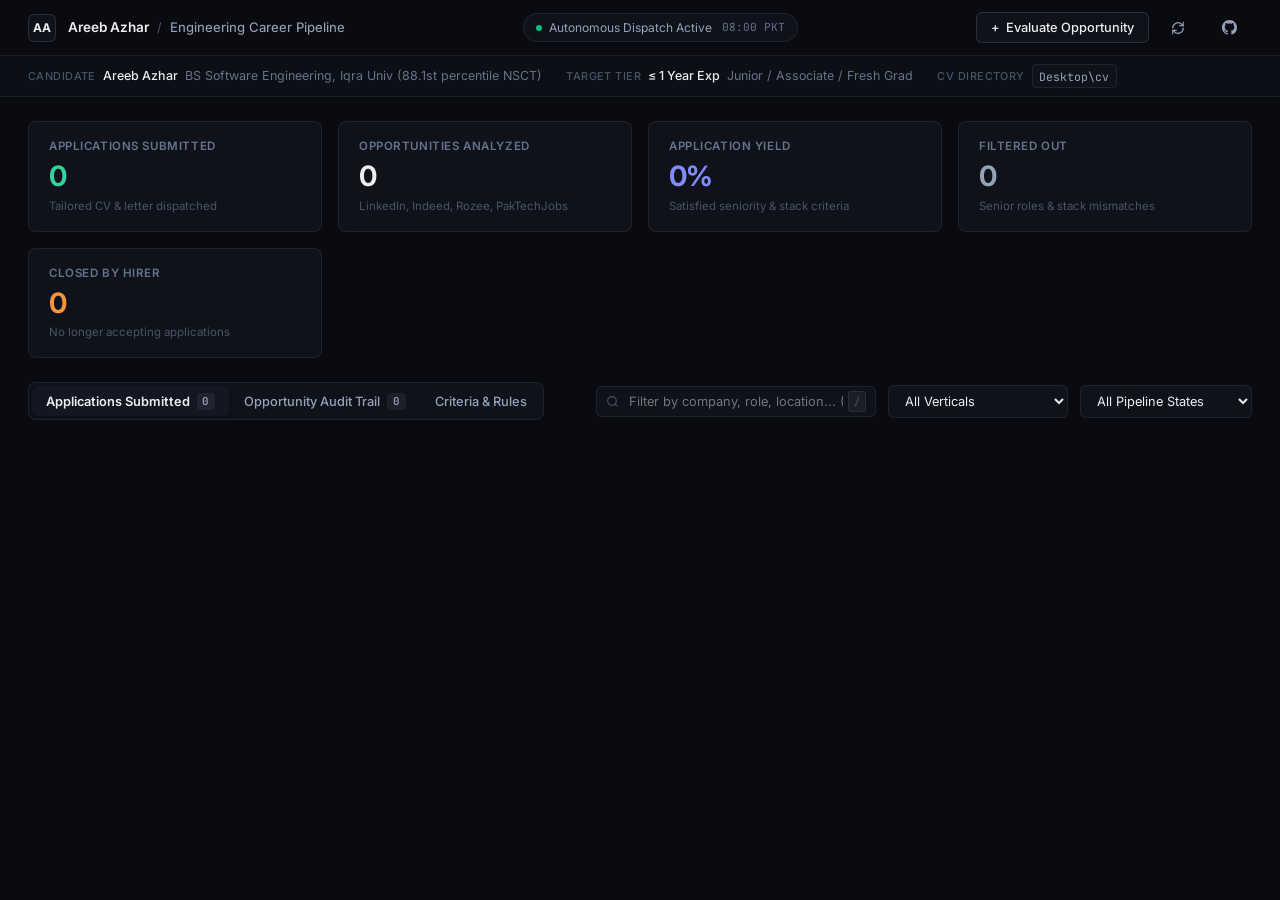
==== commit 29ba3a4e: "feat: add detection for closed job postings (No longer accepting applications), alternate email appl" ====
--- a/web/index.html
+++ b/web/index.html
@@ -91,6 +91,12 @@
         <div class="metric-num text-muted" id="stat-filtered">0</div>
         <div class="metric-sub">Senior roles & stack mismatches</div>
       </div>
+
+      <div class="metric-cell">
+        <div class="metric-meta">Closed by Hirer</div>
+        <div class="metric-num text-amber" id="stat-closed" style="color: #fb923c;">0</div>
+        <div class="metric-sub">No longer accepting applications</div>
+      </div>
     </section>
 
     <!-- Toolbar: Tabs & Search -->
@@ -127,7 +133,9 @@
 
         <select id="filter-status" class="select-refined">
           <option value="all">All Pipeline States</option>
-          <option value="APPLIED">Applied</option>
+          <option value="APPLIED">Applied (Web Form)</option>
+          <option value="APPLIED_VIA_DIRECT_EMAIL">Applied (Email Draft)</option>
+          <option value="NO_LONGER_ACCEPTING_APPLICATIONS">Closed by Hirer</option>
           <option value="INTERVIEWING">Interviewing</option>
           <option value="OFFER">Offer</option>
           <option value="REJECTED">Archived / Rejected</option>
@@ -230,6 +238,34 @@
       </div>
 
       <div class="drawer-body">
+        <!-- Visual Submission Proofs & Verification -->
+        <div class="detail-block">
+          <div class="block-title">Submission Verification & Visual Proofs</div>
+          <div class="verification-banner" id="drawer-verif-banner">
+            <!-- Dynamic verification outcome -->
+          </div>
+
+          <div class="proofs-grid">
+            <div class="proof-card" onclick="openLightbox('pre')">
+              <div class="proof-card-label">1. Pre-Submission Form Snapshot</div>
+              <div class="proof-card-sub">Form filled with candidate details prior to submit</div>
+              <div class="proof-img-wrap">
+                <img id="drawer-img-pre" src="" alt="Pre-submission form screenshot" />
+                <div class="zoom-overlay">🔍 Click to Enlarge Form</div>
+              </div>
+            </div>
+
+            <div class="proof-card" onclick="openLightbox('post')">
+              <div class="proof-card-label">2. Post-Submission Confirmation</div>
+              <div class="proof-card-sub">Verified receipt / server DOM state</div>
+              <div class="proof-img-wrap">
+                <img id="drawer-img-post" src="" alt="Post-submission receipt screenshot" />
+                <div class="zoom-overlay">🔍 Click to Enlarge Receipt</div>
+              </div>
+            </div>
+          </div>
+        </div>
+
         <!-- Attached Resume -->
         <div class="detail-block">
           <div class="block-title">Attached Resume</div>
@@ -336,6 +372,22 @@
     </div>
   </div>
 
+  <!-- Image Lightbox Modal for Inspection -->
+  <div id="modal-lightbox" class="drawer-overlay hidden" style="z-index: 2000;">
+    <div class="lightbox-dialog">
+      <div class="lightbox-head">
+        <div>
+          <span class="lightbox-badge" id="lightbox-badge">Audit Proof</span>
+          <h4 id="lightbox-title" style="font-size: 0.95rem; font-weight: 600; color: var(--text-primary); margin-top: 0.2rem;">Verification Snapshot</h4>
+        </div>
+        <button class="drawer-close" id="btn-close-lightbox">&times;</button>
+      </div>
+      <div class="lightbox-body">
+        <img id="lightbox-img" src="" alt="Enlarged verification proof" />
+      </div>
+    </div>
+  </div>
+
   <script src="app.js"></script>
 </body>
 </html>
--- a/web/styles.css
+++ b/web/styles.css
@@ -470,6 +470,20 @@
   background-color: var(--accent-emerald-subtle);
   color: #34d399;
   border: 1px solid rgba(16, 185, 129, 0.25);
+}
+
+.status-chip.APPLIED_VIA_DIRECT_EMAIL {
+  background-color: rgba(56, 189, 248, 0.12);
+  color: #38bdf8;
+  border: 1px solid rgba(56, 189, 248, 0.3);
+}
+
+.status-chip.NO_LONGER_ACCEPTING_APPLICATIONS,
+.status-chip.CLOSED,
+.status-chip.CLOSED_BY_EMPLOYER {
+  background-color: rgba(251, 146, 60, 0.12);
+  color: #fb923c;
+  border: 1px solid rgba(251, 146, 60, 0.3);
 }
 
 .status-chip.INTERVIEWING {
@@ -1021,6 +1035,163 @@
 
 .rule-val {
   color: var(--text-tertiary);
+}
+
+/* Verification Banner & Proofs Grid */
+.verification-banner {
+  border-radius: var(--radius-sm);
+  padding: 0.65rem 0.85rem;
+  font-size: 0.78rem;
+  display: flex;
+  align-items: center;
+  gap: 0.5rem;
+  margin-bottom: 0.5rem;
+}
+
+.verification-banner.success {
+  background-color: var(--accent-emerald-subtle);
+  border: 1px solid rgba(16, 185, 129, 0.25);
+  color: #34d399;
+}
+
+.verification-banner.error {
+  background-color: rgba(244, 63, 94, 0.12);
+  border: 1px solid rgba(244, 63, 94, 0.25);
+  color: #fb7185;
+}
+
+.verification-banner.info {
+  background-color: rgba(56, 189, 248, 0.12);
+  border: 1px solid rgba(56, 189, 248, 0.25);
+  color: #38bdf8;
+}
+
+.proofs-grid {
+  display: grid;
+  grid-template-columns: repeat(2, 1fr);
+  gap: 0.75rem;
+}
+
+.proof-card {
+  background-color: var(--bg-surface);
+  border: 1px solid var(--border-subtle);
+  border-radius: var(--radius-sm);
+  padding: 0.65rem;
+  cursor: pointer;
+  transition: all 0.15s ease;
+  display: flex;
+  flex-direction: column;
+}
+
+.proof-card:hover {
+  border-color: var(--border-muted);
+  background-color: var(--bg-card);
+}
+
+.proof-card-label {
+  font-size: 0.75rem;
+  font-weight: 600;
+  color: var(--text-primary);
+}
+
+.proof-card-sub {
+  font-size: 0.68rem;
+  color: var(--text-tertiary);
+  margin-bottom: 0.45rem;
+}
+
+.proof-img-wrap {
+  position: relative;
+  border-radius: var(--radius-xs);
+  overflow: hidden;
+  border: 1px solid var(--border-subtle);
+  background-color: #0b0e14;
+  height: 120px;
+}
+
+.proof-img-wrap img {
+  width: 100%;
+  height: 100%;
+  object-fit: cover;
+  object-position: top;
+  display: block;
+  transition: transform 0.2s ease;
+}
+
+.proof-card:hover .proof-img-wrap img {
+  transform: scale(1.03);
+}
+
+.zoom-overlay {
+  position: absolute;
+  inset: 0;
+  background-color: rgba(0, 0, 0, 0.6);
+  backdrop-filter: blur(2px);
+  display: flex;
+  align-items: center;
+  justify-content: center;
+  font-size: 0.72rem;
+  font-weight: 600;
+  color: #ededed;
+  opacity: 0;
+  transition: opacity 0.15s;
+}
+
+.proof-card:hover .zoom-overlay {
+  opacity: 1;
+}
+
+/* Lightbox Modal */
+.lightbox-dialog {
+  background-color: var(--bg-surface);
+  border: 1px solid var(--border-muted);
+  border-radius: var(--radius-lg);
+  max-width: 900px;
+  width: 95%;
+  margin: auto;
+  box-shadow: 0 25px 50px rgba(0, 0, 0, 0.7);
+  display: flex;
+  flex-direction: column;
+  overflow: hidden;
+}
+
+.lightbox-head {
+  padding: 0.85rem 1.25rem;
+  border-bottom: 1px solid var(--border-subtle);
+  display: flex;
+  justify-content: space-between;
+  align-items: center;
+  background-color: var(--bg-canvas);
+}
+
+.lightbox-badge {
+  font-size: 0.68rem;
+  font-weight: 700;
+  color: #818cf8;
+  background-color: var(--accent-indigo-subtle);
+  padding: 0.1rem 0.4rem;
+  border-radius: var(--radius-xs);
+  border: 1px solid rgba(99, 102, 241, 0.25);
+  text-transform: uppercase;
+  letter-spacing: 0.04em;
+}
+
+.lightbox-body {
+  padding: 1rem;
+  background-color: #07090d;
+  display: flex;
+  align-items: center;
+  justify-content: center;
+  max-height: 80vh;
+  overflow-y: auto;
+}
+
+.lightbox-body img {
+  max-width: 100%;
+  max-height: 74vh;
+  border-radius: var(--radius-sm);
+  box-shadow: 0 4px 20px rgba(0, 0, 0, 0.5);
+  border: 1px solid var(--border-subtle);
 }
 
 .hidden {
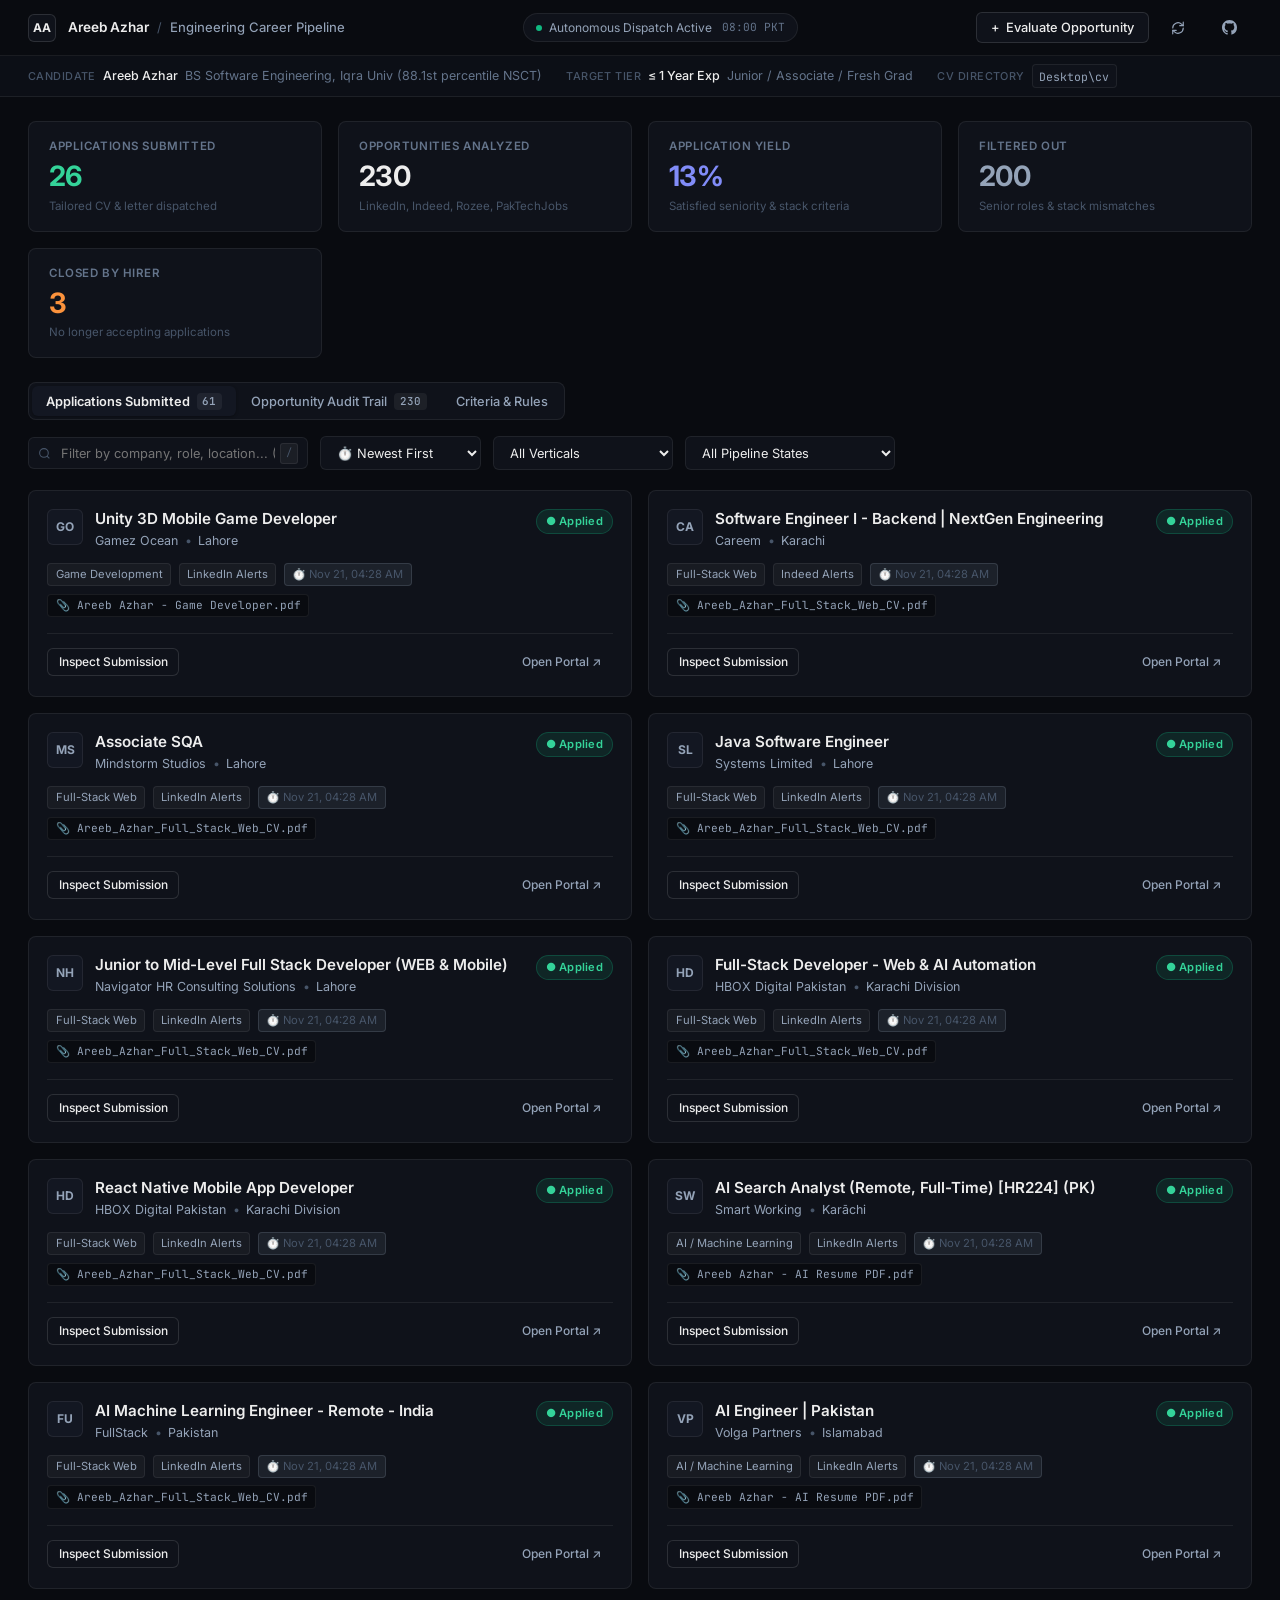
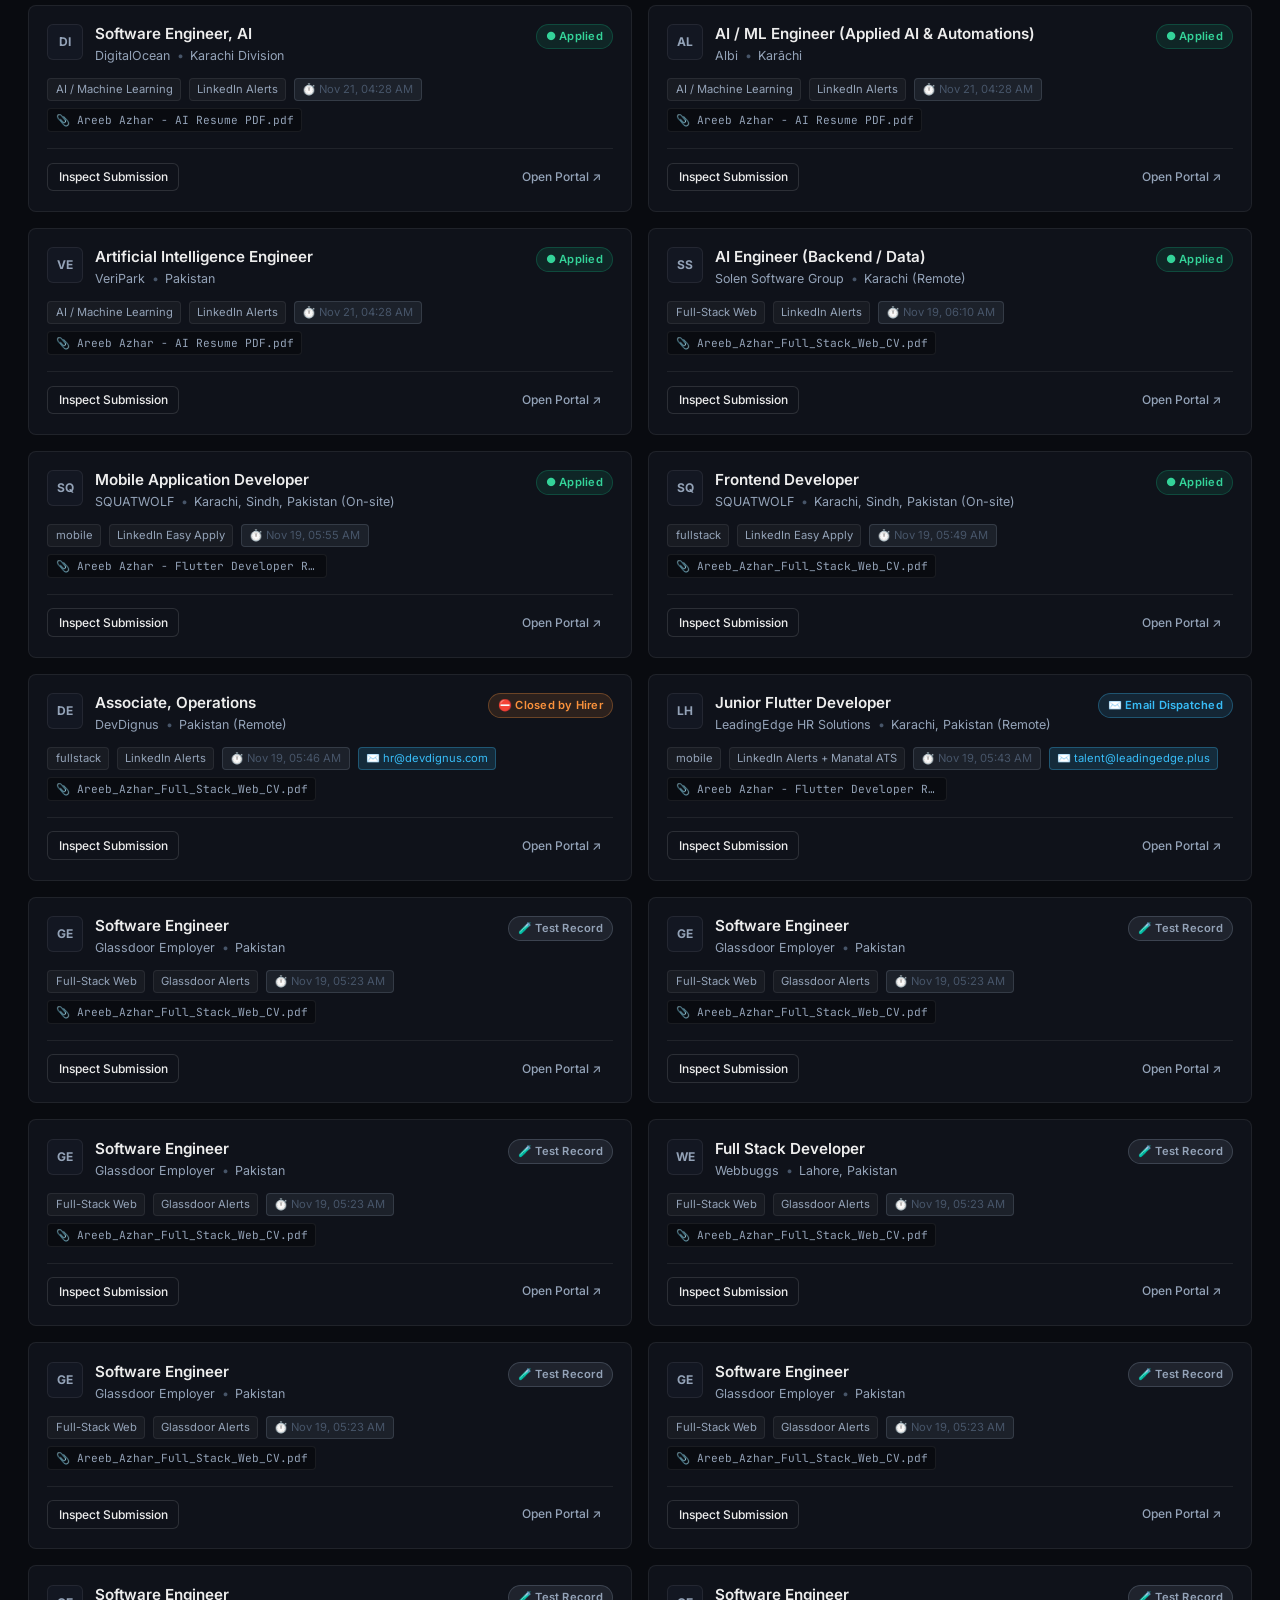
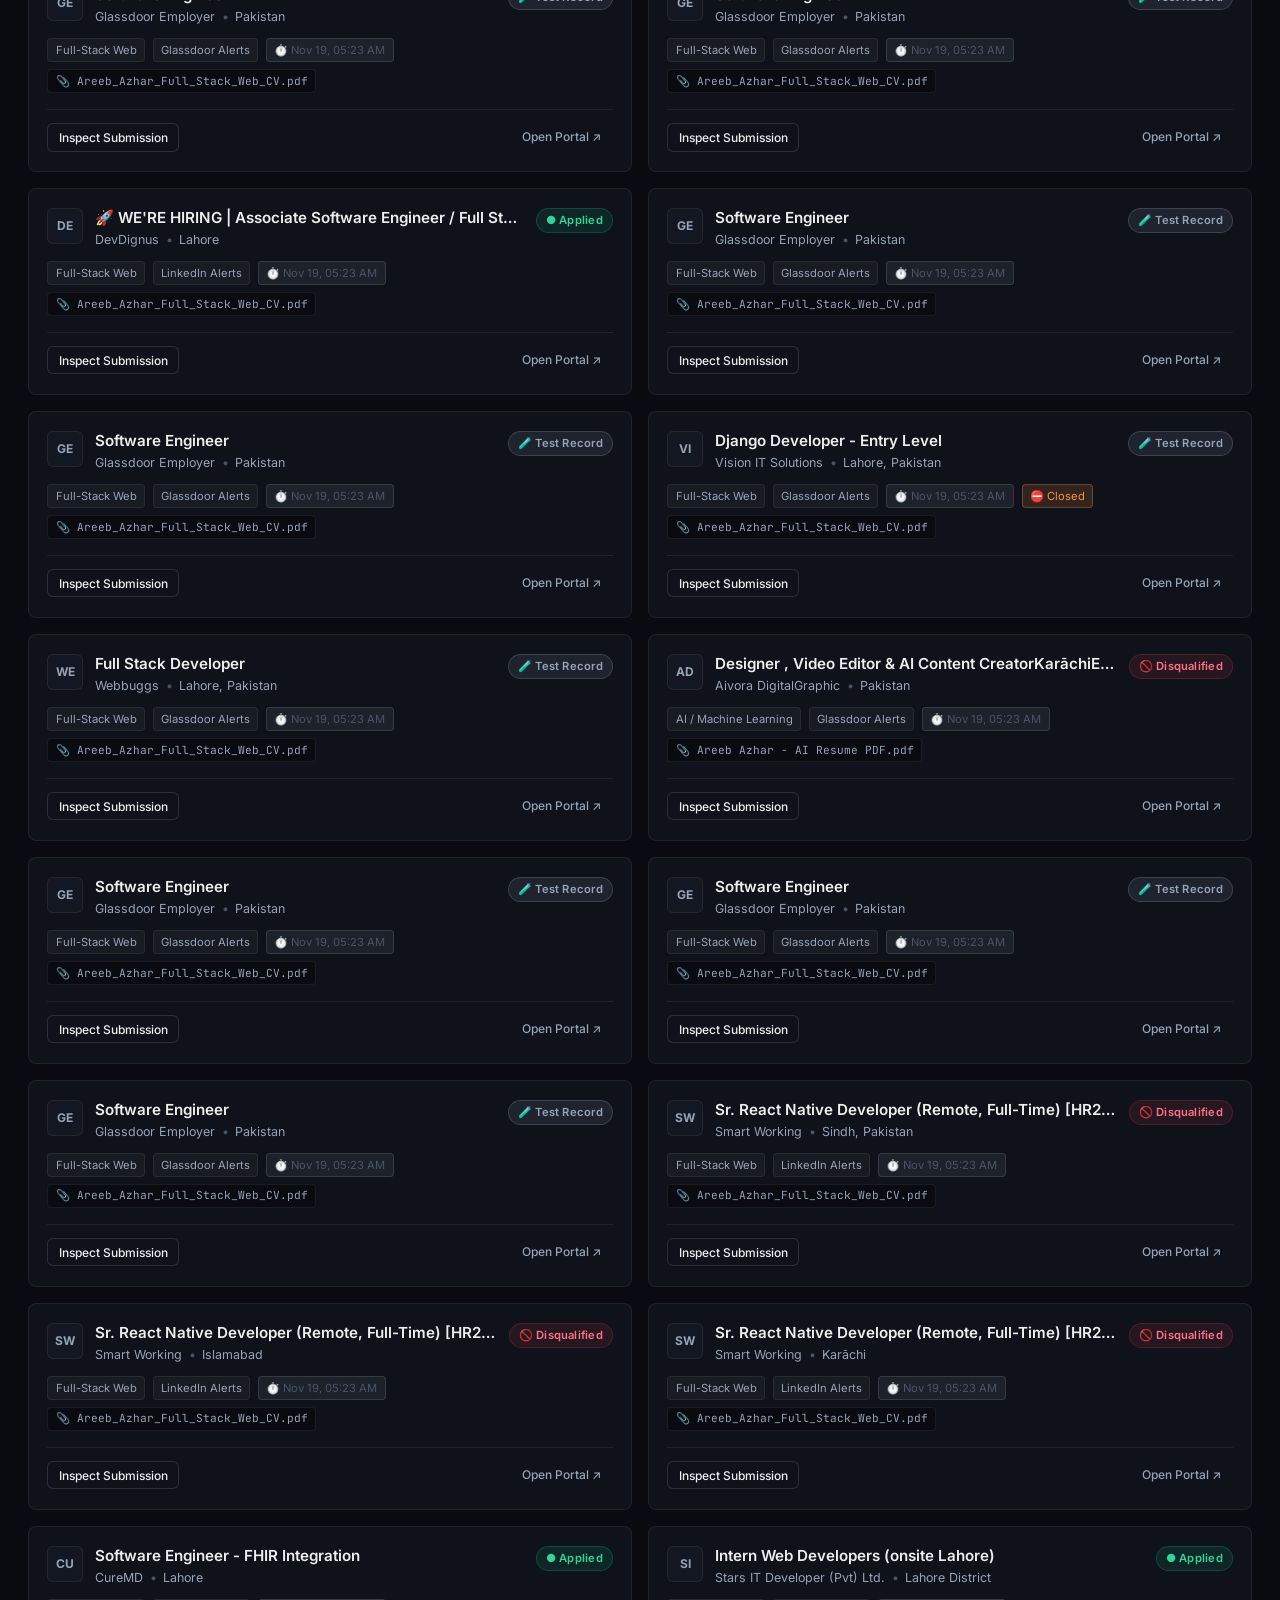
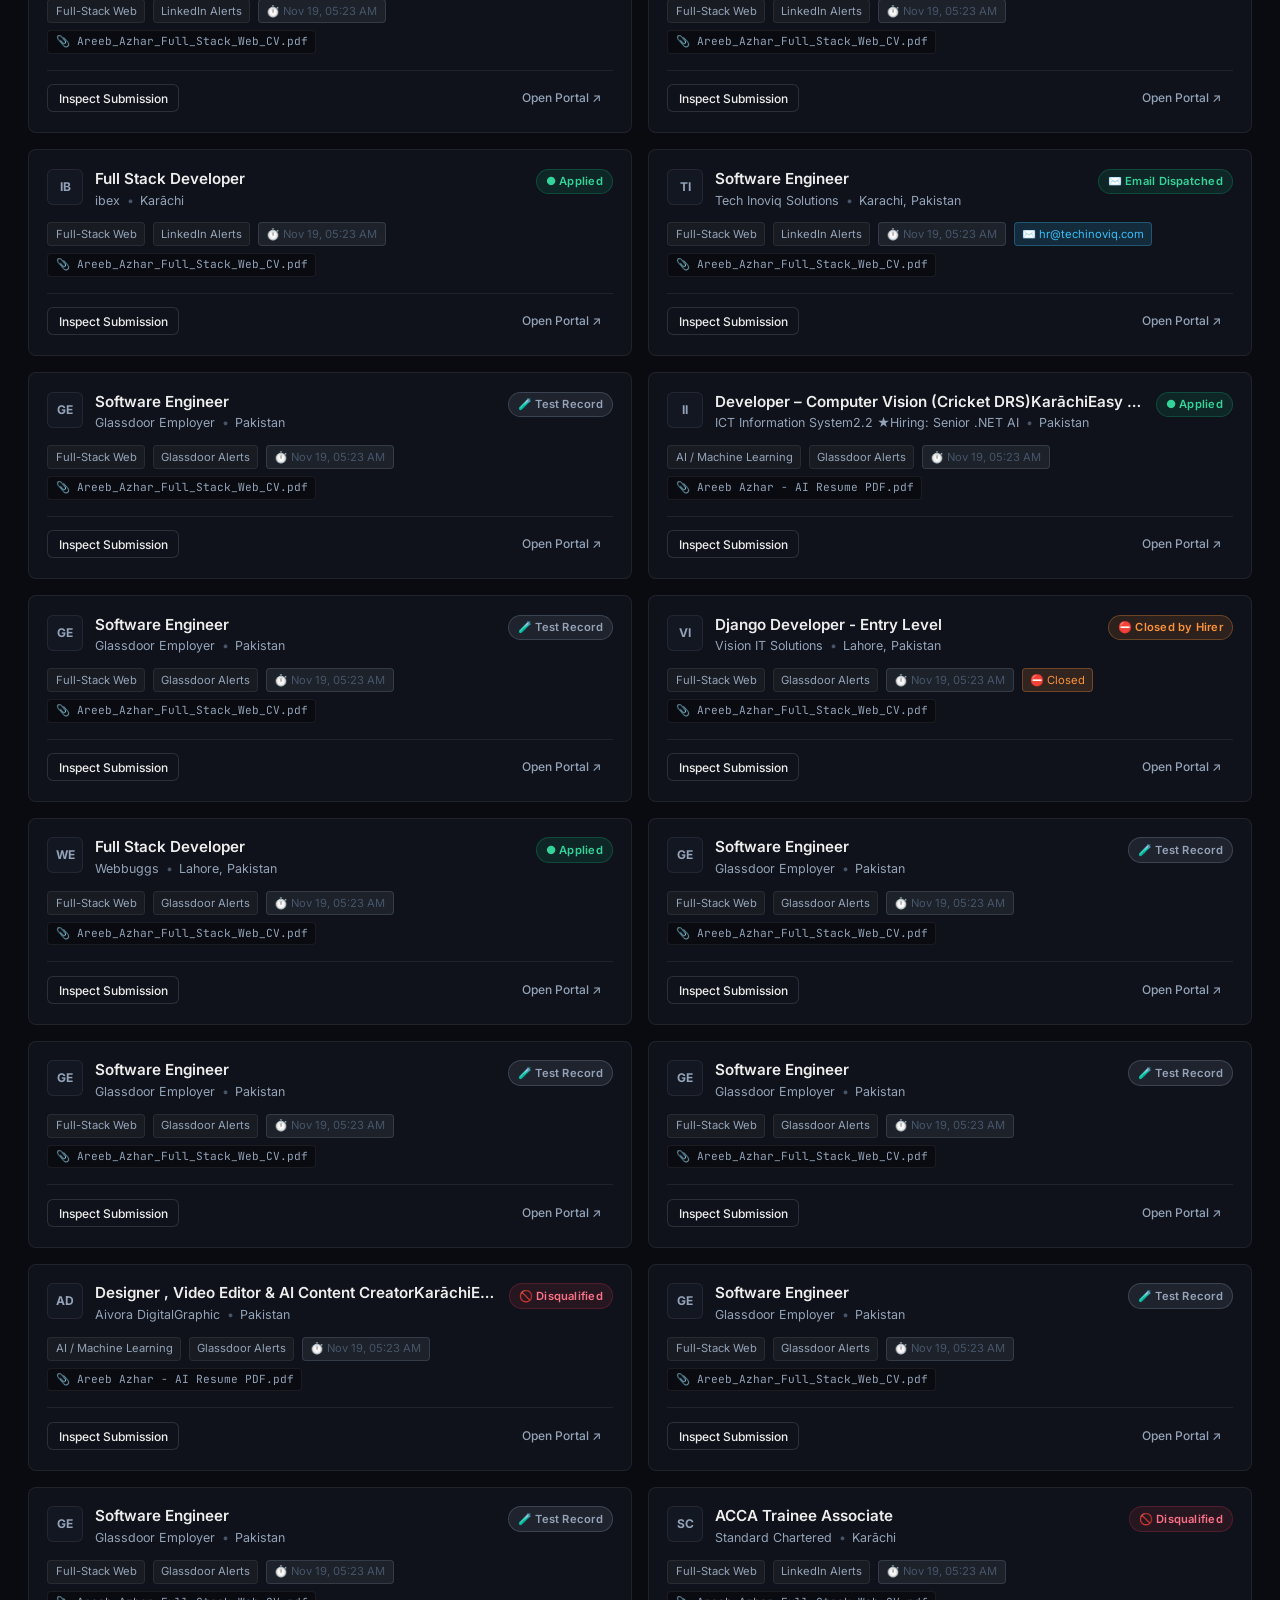
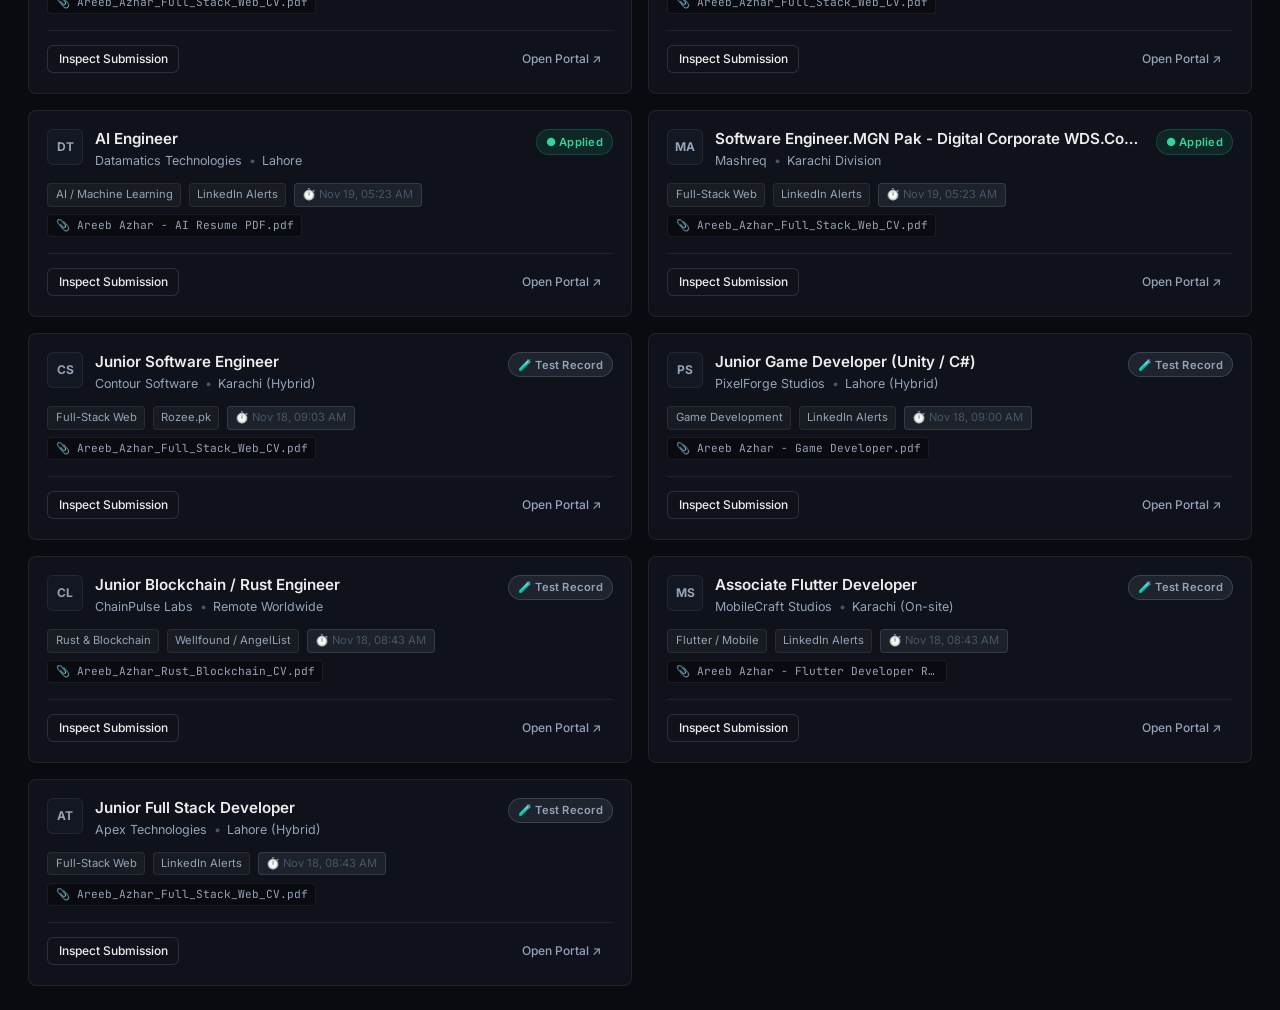
==== commit 605799c2: "feat: clickable cards, time sorting, test record reconciliation, and static web export for GitHub Pa" ====
--- a/web/index.html
+++ b/web/index.html
@@ -122,6 +122,13 @@
           <kbd class="kbd-hint">/</kbd>
         </div>
 
+        <select id="filter-sort" class="select-refined" title="Sort opportunities by time or title">
+          <option value="time_desc">⏱️ Newest First</option>
+          <option value="time_asc">⏱️ Oldest First</option>
+          <option value="company_asc">🏢 Company (A-Z)</option>
+          <option value="title_asc">💼 Role Title (A-Z)</option>
+        </select>
+
         <select id="filter-domain" class="select-refined">
           <option value="all">All Verticals</option>
           <option value="full_stack">Full-Stack Web</option>
@@ -134,8 +141,10 @@
         <select id="filter-status" class="select-refined">
           <option value="all">All Pipeline States</option>
           <option value="APPLIED">Applied (Web Form)</option>
-          <option value="APPLIED_VIA_DIRECT_EMAIL">Applied (Email Draft)</option>
+          <option value="APPLIED_VIA_DIRECT_EMAIL">Applied (Email Dispatched)</option>
           <option value="NO_LONGER_ACCEPTING_APPLICATIONS">Closed by Hirer</option>
+          <option value="TEST_RECORD">🧪 Test / Scaffold Records</option>
+          <option value="DISQUALIFIED_DURING_AUDIT">🚫 Disqualified (Audit)</option>
           <option value="INTERVIEWING">Interviewing</option>
           <option value="OFFER">Offer</option>
           <option value="REJECTED">Archived / Rejected</option>
--- a/web/styles.css
+++ b/web/styles.css
@@ -392,12 +392,22 @@
   display: flex;
   flex-direction: column;
   justify-content: space-between;
-  transition: all 0.15s ease;
+  transition: transform 0.18s cubic-bezier(0.16, 1, 0.3, 1), border-color 0.18s ease, box-shadow 0.18s ease, background-color 0.18s ease;
+  cursor: pointer;
+  position: relative;
+  user-select: none;
 }
 
 .app-card:hover {
   background-color: var(--bg-card);
-  border-color: var(--border-muted);
+  border-color: rgba(99, 102, 241, 0.5);
+  transform: translateY(-2px);
+  box-shadow: 0 8px 24px -4px rgba(0, 0, 0, 0.4), 0 0 0 1px rgba(99, 102, 241, 0.25);
+}
+
+.app-card:focus-visible {
+  outline: 2px solid var(--accent-indigo);
+  outline-offset: 2px;
 }
 
 .app-card-top {
@@ -498,6 +508,14 @@
   border: 1px solid rgba(168, 85, 247, 0.25);
 }
 
+.status-chip.TEST_RECORD,
+.status-chip.TEST_DUPLICATE_PRUNED {
+  background-color: rgba(148, 163, 184, 0.12);
+  color: #94a3b8;
+  border: 1px solid rgba(148, 163, 184, 0.25);
+}
+
+.status-chip.DISQUALIFIED_DURING_AUDIT,
 .status-chip.REJECTED {
   background-color: rgba(244, 63, 94, 0.1);
   color: #fb7185;
@@ -574,8 +592,13 @@
   vertical-align: middle;
 }
 
-.data-table tr:hover td {
-  background-color: rgba(255, 255, 255, 0.015);
+.data-table tbody tr {
+  cursor: pointer;
+  transition: background-color 0.12s ease;
+}
+
+.data-table tbody tr:hover td {
+  background-color: rgba(99, 102, 241, 0.06);
 }
 
 .table-role-main {
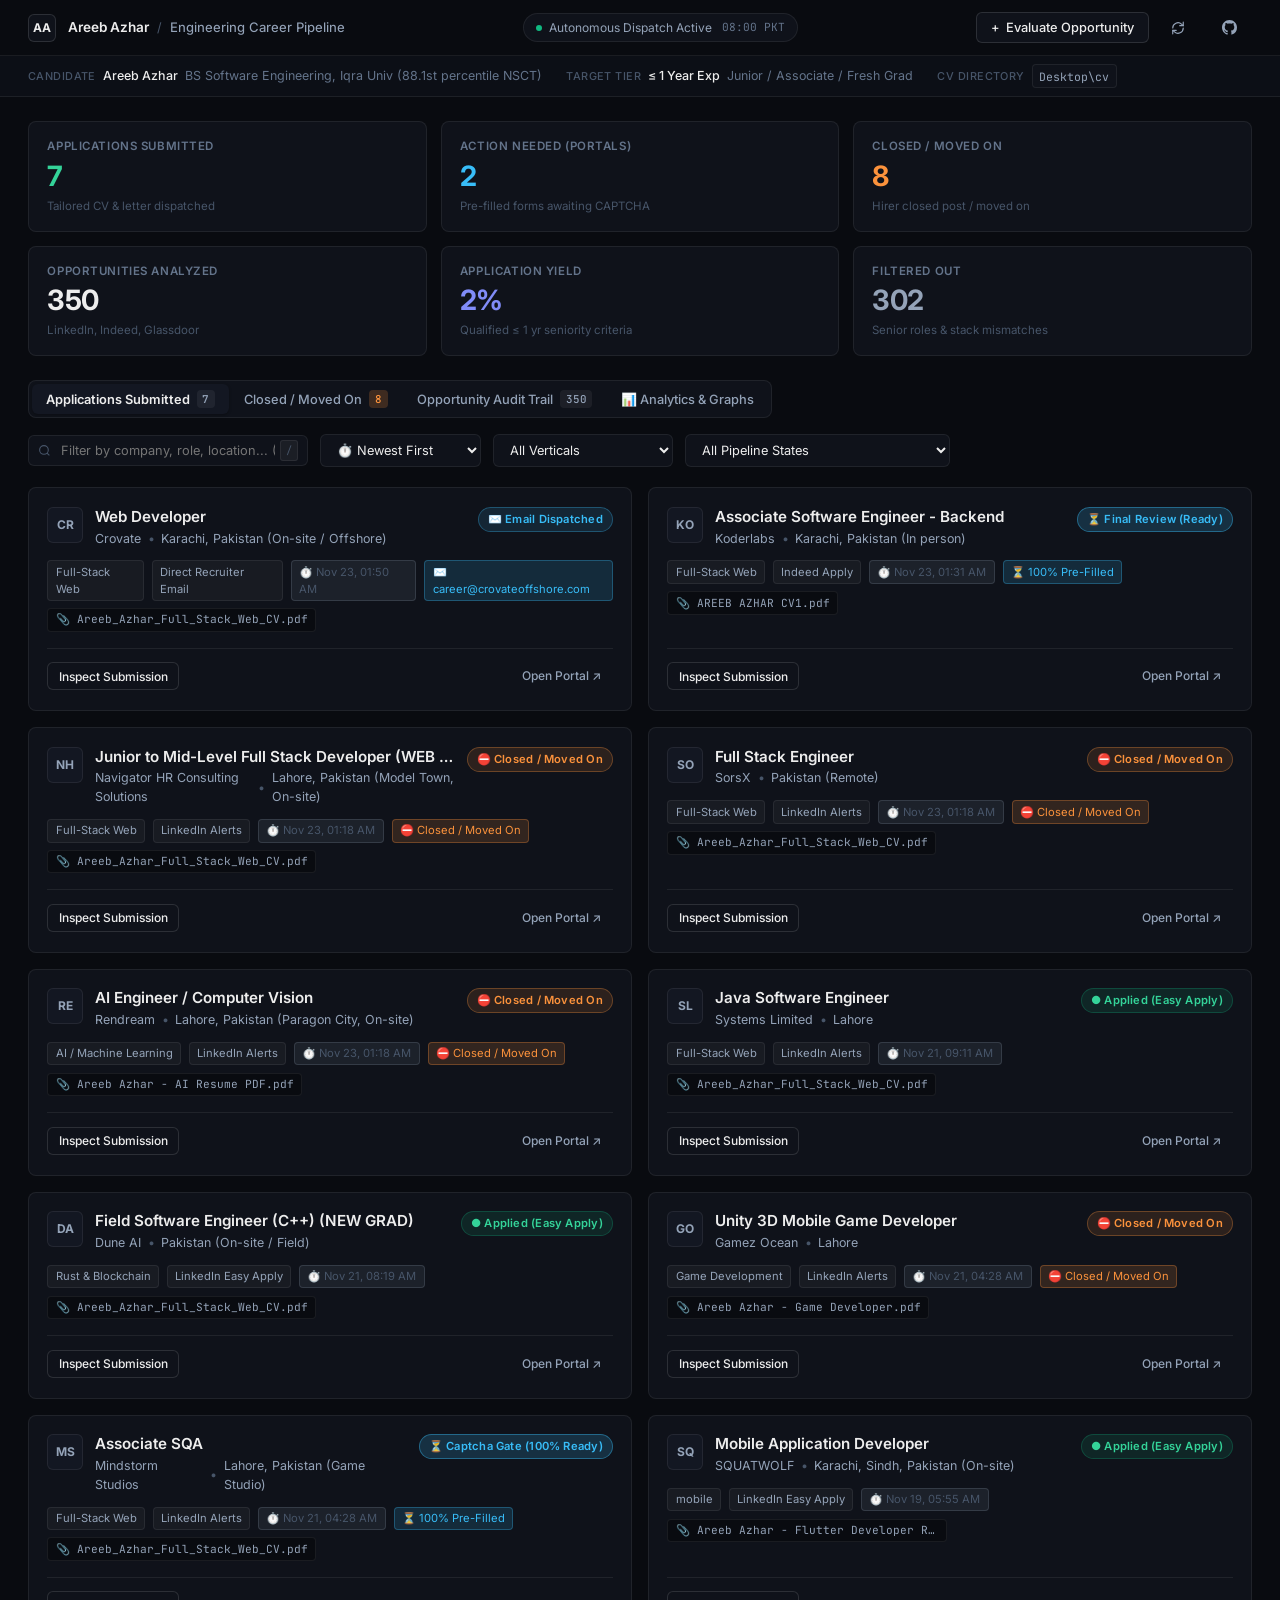
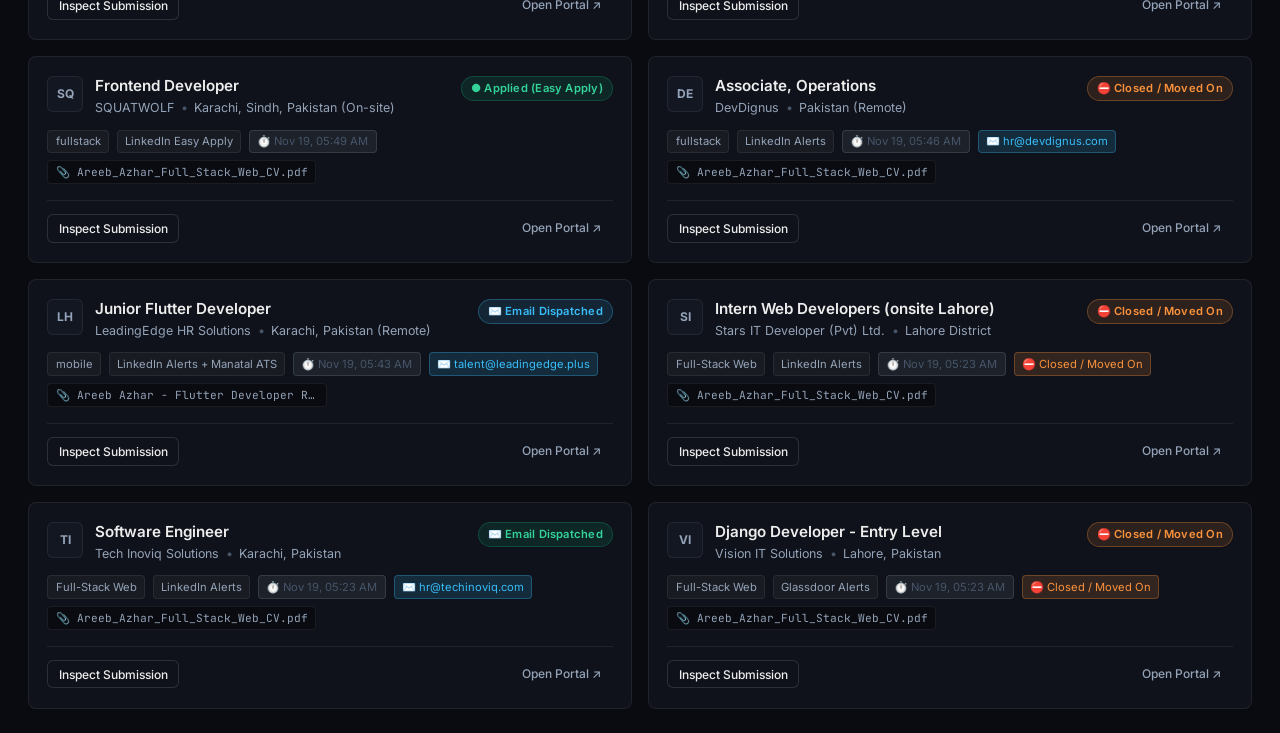
==== commit 17363e05: "feat(dashboard): add 6-card symmetrical KPI grid, closed/moved-on tab, and interactive Chart.js grap" ====
--- a/web/index.html
+++ b/web/index.html
@@ -66,36 +66,42 @@
   <!-- Main Container -->
   <main class="shell">
     
-    <!-- KPI Header Strip -->
+    <!-- KPI Header Strip (6 Symmetric Cards) -->
     <section class="metrics-strip">
-      <div class="metric-cell">
+      <div class="metric-cell" onclick="switchTab('applications')" style="cursor: pointer;" title="View submitted applications">
         <div class="metric-meta">Applications Submitted</div>
         <div class="metric-num text-emerald" id="stat-applied">0</div>
         <div class="metric-sub">Tailored CV & letter dispatched</div>
       </div>
 
-      <div class="metric-cell">
+      <div class="metric-cell" onclick="filterByActionNeeded()" style="cursor: pointer;" title="View pre-filled portal applications awaiting 1-click CAPTCHA">
+        <div class="metric-meta">Action Needed (Portals)</div>
+        <div class="metric-num" id="stat-action" style="color: #38bdf8;">0</div>
+        <div class="metric-sub">Pre-filled forms awaiting CAPTCHA</div>
+      </div>
+
+      <div class="metric-cell" onclick="switchTab('closed')" style="cursor: pointer;" title="View positions closed or moved on by employers">
+        <div class="metric-meta">Closed / Moved On</div>
+        <div class="metric-num text-amber" id="stat-closed" style="color: #fb923c;">0</div>
+        <div class="metric-sub">Hirer closed post / moved on</div>
+      </div>
+
+      <div class="metric-cell" onclick="switchTab('audit')" style="cursor: pointer;" title="View full opportunity audit trail">
         <div class="metric-meta">Opportunities Analyzed</div>
         <div class="metric-num" id="stat-scanned">0</div>
-        <div class="metric-sub">LinkedIn, Indeed, Rozee, PakTechJobs</div>
-      </div>
-
-      <div class="metric-cell">
+        <div class="metric-sub">LinkedIn, Indeed, Glassdoor</div>
+      </div>
+
+      <div class="metric-cell" onclick="switchTab('analytics')" style="cursor: pointer;" title="View conversion rate & pipeline graphs">
         <div class="metric-meta">Application Yield</div>
         <div class="metric-num text-indigo" id="stat-rate">0%</div>
-        <div class="metric-sub">Satisfied seniority & stack criteria</div>
-      </div>
-
-      <div class="metric-cell">
+        <div class="metric-sub">Qualified &le; 1 yr seniority criteria</div>
+      </div>
+
+      <div class="metric-cell" onclick="switchTab('audit')" style="cursor: pointer;" title="View filtered out senior & mismatch roles">
         <div class="metric-meta">Filtered Out</div>
         <div class="metric-num text-muted" id="stat-filtered">0</div>
         <div class="metric-sub">Senior roles & stack mismatches</div>
-      </div>
-
-      <div class="metric-cell">
-        <div class="metric-meta">Closed by Hirer</div>
-        <div class="metric-num text-amber" id="stat-closed" style="color: #fb923c;">0</div>
-        <div class="metric-sub">No longer accepting applications</div>
       </div>
     </section>
 
@@ -106,12 +112,16 @@
           <span>Applications Submitted</span>
           <span class="seg-count" id="count-applications">0</span>
         </button>
+        <button class="seg-btn" data-tab="closed">
+          <span>Closed / Moved On</span>
+          <span class="seg-count" id="count-closed" style="background: rgba(251, 146, 60, 0.2); color: #fb923c;">0</span>
+        </button>
         <button class="seg-btn" data-tab="audit">
           <span>Opportunity Audit Trail</span>
           <span class="seg-count" id="count-scanned">0</span>
         </button>
         <button class="seg-btn" data-tab="analytics">
-          <span>Criteria & Rules</span>
+          <span>📊 Analytics & Graphs</span>
         </button>
       </div>
 
@@ -140,9 +150,10 @@
 
         <select id="filter-status" class="select-refined">
           <option value="all">All Pipeline States</option>
-          <option value="APPLIED">Applied (Web Form)</option>
-          <option value="APPLIED_VIA_DIRECT_EMAIL">Applied (Email Dispatched)</option>
-          <option value="NO_LONGER_ACCEPTING_APPLICATIONS">Closed by Hirer</option>
+          <option value="APPLIED">● Applied (Web Form / Easy Apply)</option>
+          <option value="APPLIED_VIA_DIRECT_EMAIL">✉️ Applied (Email Dispatched)</option>
+          <option value="ACTION_NEEDED">⏳ Action Needed (Captcha Gate)</option>
+          <option value="NO_LONGER_ACCEPTING_APPLICATIONS">⛔ Closed / Moved On by Hirer</option>
           <option value="TEST_RECORD">🧪 Test / Scaffold Records</option>
           <option value="DISQUALIFIED_DURING_AUDIT">🚫 Disqualified (Audit)</option>
           <option value="INTERVIEWING">Interviewing</option>
@@ -162,7 +173,25 @@
       </div>
     </section>
 
-    <!-- Tab 2: Audit Trail Table -->
+    <!-- Tab 2: Closed / Moved On by Hirer -->
+    <section id="view-closed" class="view-panel">
+      <div class="panel-box full-span" style="margin-bottom: 1.25rem; border-left: 3px solid #fb923c; background: linear-gradient(90deg, rgba(251, 146, 60, 0.08) 0%, rgba(30, 41, 59, 0.4) 100%);">
+        <div class="panel-head" style="color: #fb923c; display: flex; align-items: center; gap: 0.5rem;">
+          <span>⛔</span> Verified Closed & Expired Postings (Employer Moved On)
+        </div>
+        <p class="panel-sub" style="margin-bottom: 0;">
+          These opportunities were analyzed and audited through our autonomous scraper, but the hiring team has either marked the listing as 'No longer accepting applications', expired the post, or filled the requisition. Visual audit proofs and alternate recruiter emails are preserved below.
+        </p>
+      </div>
+      <div id="closed-grid" class="app-cards-grid">
+        <!-- Rendered dynamically -->
+      </div>
+      <div id="closed-empty" class="empty-state hidden">
+        <div class="empty-text">No closed postings match your current filter criteria.</div>
+      </div>
+    </section>
+
+    <!-- Tab 3: Audit Trail Table -->
     <section id="view-audit" class="view-panel">
       <div class="table-card">
         <table class="data-table">
@@ -187,11 +216,78 @@
       </div>
     </section>
 
-    <!-- Tab 3: Analytics & Rules -->
+    <!-- Tab 4: Analytics & Interactive Graphs -->
     <section id="view-analytics" class="view-panel">
       <div class="analytics-layout">
+        <!-- Hero Header -->
+        <div class="analytics-hero-banner">
+          <div>
+            <div class="hero-banner-title">
+              <span>📊</span> Autonomous Pipeline Analytics & Visual Intelligence
+            </div>
+            <div class="hero-banner-sub">
+              Real-time conversion funnel, domain distribution, submission channels, and exclusion criteria
+            </div>
+          </div>
+          <button id="btn-refresh-charts" class="btn btn-secondary btn-sm" onclick="renderAnalyticsCharts()">
+            ↻ Refresh Graphs
+          </button>
+        </div>
+
+        <!-- 4 Interactive Charts in 2x2 Grid -->
+        <div class="charts-grid">
+          <!-- Chart 1: Application Funnel -->
+          <div class="chart-card">
+            <div class="chart-header">
+              <div class="chart-title"><span>🔻</span> Sourcing & Conversion Funnel</div>
+              <span class="tag-badge" style="background: rgba(52, 211, 153, 0.15); color: #34d399;">Conversion Rate</span>
+            </div>
+            <div class="chart-sub">Progression from raw alerts to filtered, audited, and submitted applications</div>
+            <div class="chart-container">
+              <canvas id="chart-funnel"></canvas>
+            </div>
+          </div>
+
+          <!-- Chart 2: Submission Channels -->
+          <div class="chart-card">
+            <div class="chart-header">
+              <div class="chart-title"><span>🚀</span> Submission Channels & Routes</div>
+              <span class="tag-badge" style="background: rgba(56, 189, 248, 0.15); color: #38bdf8;">Multi-Channel</span>
+            </div>
+            <div class="chart-sub">Volume distribution across Easy Apply, Direct Email, ATS Portals, and Closed Audits</div>
+            <div class="chart-container">
+              <canvas id="chart-channels"></canvas>
+            </div>
+          </div>
+
+          <!-- Chart 3: Target Verticals & Tech Stacks -->
+          <div class="chart-card">
+            <div class="chart-header">
+              <div class="chart-title"><span>💻</span> Engineering Verticals Distribution</div>
+              <span class="tag-badge" style="background: rgba(129, 140, 248, 0.15); color: #818cf8;">CV Mapping</span>
+            </div>
+            <div class="chart-sub">Targeted roles distributed across candidate domain specializations</div>
+            <div class="chart-container">
+              <canvas id="chart-domains"></canvas>
+            </div>
+          </div>
+
+          <!-- Chart 4: Disqualification & Exclusion Reasons -->
+          <div class="chart-card">
+            <div class="chart-header">
+              <div class="chart-title"><span>🛡️</span> Disqualification Reasons Breakdown</div>
+              <span class="tag-badge" style="background: rgba(244, 63, 94, 0.15); color: #fb7185;">Filter Safeguards</span>
+            </div>
+            <div class="chart-sub">Opportunities excluded by autonomous qualification filters (&le; 1 yr threshold)</div>
+            <div class="chart-container">
+              <canvas id="chart-exclusions"></canvas>
+            </div>
+          </div>
+        </div>
+
+        <!-- Breakdown Details & Rules Matrix -->
         <div class="panel-box">
-          <div class="panel-head">Filter Exclusion Breakdown</div>
+          <div class="panel-head">Detailed Exclusion Counts</div>
           <p class="panel-sub">Breakdown of opportunities excluded by qualification filters</p>
           <div id="rejection-breakdown" class="breakdown-list">
             <!-- Dynamic list -->
@@ -207,11 +303,11 @@
         </div>
 
         <div class="panel-box full-span">
-          <div class="panel-head">Evaluation & Screening Rules</div>
+          <div class="panel-head">Autonomous Evaluation & Screening Rules</div>
           <div class="rules-table">
             <div class="rule-row">
               <span class="rule-key">Seniority Threshold</span>
-              <span class="rule-val">Maximum 1 year experience required. Disqualifies Senior, Lead, Principal, Architect, and Manager titles.</span>
+              <span class="rule-val">Maximum 1 year experience required. Strictly disqualifies Senior, Lead, Principal, Architect, and Manager titles.</span>
             </div>
             <div class="rule-row">
               <span class="rule-key">Domain Alignments</span>
@@ -224,6 +320,10 @@
             <div class="rule-row">
               <span class="rule-key">CV Vault Mapping</span>
               <span class="rule-val">Dynamic 1-to-1 resume binding from <code>C:\Users\areeb\Desktop\cv</code> based on extracted domain keywords.</span>
+            </div>
+            <div class="rule-row">
+              <span class="rule-key">Closed Post Protocol</span>
+              <span class="rule-val">Audits closed postings, logs visual evidence, extracts alternate recruiter contacts, and dispatches via Direct Email if valid email is discovered.</span>
             </div>
           </div>
         </div>
@@ -397,6 +497,7 @@
     </div>
   </div>
 
+  <script src="chart.umd.min.js"></script>
   <script src="app.js"></script>
 </body>
 </html>
--- a/web/styles.css
+++ b/web/styles.css
@@ -38,6 +38,11 @@
   padding: 0;
 }
 
+html, body {
+  overflow-x: hidden;
+  max-width: 100vw;
+}
+
 body {
   font-family: var(--font-sans);
   background-color: var(--bg-canvas);
@@ -198,26 +203,57 @@
   padding: 1.5rem 1.75rem;
 }
 
-/* Metrics Strip */
+/* Metrics Strip - Balanced 6-Card Responsive Grid */
 .metrics-strip {
   display: grid;
-  grid-template-columns: repeat(4, 1fr);
-  gap: 1rem;
+  grid-template-columns: repeat(6, 1fr);
+  gap: 0.85rem;
   margin-bottom: 1.5rem;
 }
 
+@media (max-width: 1280px) {
+  .metrics-strip {
+    grid-template-columns: repeat(3, 1fr);
+  }
+}
+
+@media (max-width: 768px) {
+  .metrics-strip {
+    grid-template-columns: repeat(2, 1fr);
+  }
+}
+
 .metric-cell {
   background-color: var(--bg-surface);
   border: 1px solid var(--border-subtle);
   border-radius: var(--radius-md);
-  padding: 1rem 1.25rem;
+  padding: 1rem 1.15rem;
   display: flex;
   flex-direction: column;
-  transition: border-color 0.15s;
+  transition: all 0.2s cubic-bezier(0.16, 1, 0.3, 1);
+  position: relative;
+  overflow: hidden;
 }
 
 .metric-cell:hover {
   border-color: var(--border-muted);
+  transform: translateY(-2px);
+  box-shadow: 0 4px 12px rgba(0, 0, 0, 0.2);
+}
+
+.metric-cell::after {
+  content: '';
+  position: absolute;
+  top: 0;
+  left: 0;
+  right: 0;
+  height: 2px;
+  background: transparent;
+  transition: background 0.2s ease;
+}
+
+.metric-cell:hover::after {
+  background: var(--text-accent);
 }
 
 .metric-meta {
@@ -486,6 +522,14 @@
   background-color: rgba(56, 189, 248, 0.12);
   color: #38bdf8;
   border: 1px solid rgba(56, 189, 248, 0.3);
+}
+
+.status-chip.PORTAL_FORM_VERIFIED_CAPTCHA_GATE,
+.status-chip.READY_FOR_FINAL_SUBMISSION,
+.status-chip.ACTION_NEEDED {
+  background-color: rgba(56, 189, 248, 0.18);
+  color: #38bdf8;
+  border: 1px solid rgba(56, 189, 248, 0.4);
 }
 
 .status-chip.NO_LONGER_ACCEPTING_APPLICATIONS,
@@ -983,7 +1027,91 @@
 .analytics-layout {
   display: grid;
   grid-template-columns: repeat(2, 1fr);
-  gap: 1rem;
+  gap: 1.25rem;
+}
+
+.analytics-hero-banner {
+  grid-column: 1 / -1;
+  background: linear-gradient(135deg, rgba(30, 41, 59, 0.8) 0%, rgba(15, 23, 42, 0.95) 100%);
+  border: 1px solid var(--border-subtle);
+  border-radius: var(--radius-md);
+  padding: 1.25rem 1.5rem;
+  display: flex;
+  justify-content: space-between;
+  align-items: center;
+}
+
+.hero-banner-title {
+  font-size: 1.05rem;
+  font-weight: 700;
+  color: var(--text-primary);
+  display: flex;
+  align-items: center;
+  gap: 0.5rem;
+}
+
+.hero-banner-sub {
+  font-size: 0.78rem;
+  color: var(--text-tertiary);
+  margin-top: 0.25rem;
+}
+
+.charts-grid {
+  grid-column: 1 / -1;
+  display: grid;
+  grid-template-columns: repeat(2, 1fr);
+  gap: 1.25rem;
+}
+
+@media (max-width: 960px) {
+  .charts-grid {
+    grid-template-columns: 1fr;
+  }
+}
+
+.chart-card {
+  background-color: var(--bg-surface);
+  border: 1px solid var(--border-subtle);
+  border-radius: var(--radius-md);
+  padding: 1.25rem;
+  display: flex;
+  flex-direction: column;
+  transition: all 0.2s cubic-bezier(0.16, 1, 0.3, 1);
+  position: relative;
+}
+
+.chart-card:hover {
+  border-color: var(--border-muted);
+  box-shadow: 0 4px 16px rgba(0, 0, 0, 0.3);
+  transform: translateY(-1px);
+}
+
+.chart-header {
+  display: flex;
+  justify-content: space-between;
+  align-items: flex-start;
+  margin-bottom: 0.35rem;
+}
+
+.chart-title {
+  font-size: 0.88rem;
+  font-weight: 600;
+  color: var(--text-primary);
+  display: flex;
+  align-items: center;
+  gap: 0.4rem;
+}
+
+.chart-sub {
+  font-size: 0.72rem;
+  color: var(--text-tertiary);
+  margin-bottom: 0.85rem;
+}
+
+.chart-container {
+  position: relative;
+  width: 100%;
+  height: 250px;
 }
 
 .panel-box {
@@ -1233,3 +1361,144 @@
     grid-template-columns: 1fr;
   }
 }
+
+@media (max-width: 768px) {
+  .topbar {
+    padding: 0.65rem 1rem;
+    gap: 0.5rem;
+  }
+  .topbar-center {
+    display: none;
+  }
+  .brand-context {
+    display: none;
+  }
+  .brand-divider {
+    display: none;
+  }
+  .subbar {
+    padding: 0.5rem 1rem;
+  }
+  .subbar-content {
+    gap: 0.4rem;
+    flex-direction: column;
+    align-items: flex-start;
+  }
+  .profile-chip {
+    font-size: 0.72rem;
+    flex-wrap: wrap;
+  }
+  .shell {
+    padding: 1rem 0.75rem;
+    width: 100%;
+  }
+  .toolbar {
+    flex-direction: column;
+    align-items: stretch;
+    gap: 0.75rem;
+  }
+  .segmented-control {
+    width: 100%;
+    display: flex;
+  }
+  .seg-btn {
+    flex: 1;
+    justify-content: center;
+    padding: 0.45rem 0.4rem;
+    font-size: 0.74rem;
+    text-align: center;
+  }
+  .toolbar-actions {
+    width: 100%;
+    display: flex;
+    flex-direction: column;
+    gap: 0.5rem;
+    align-items: stretch;
+  }
+  .search-input-wrap {
+    width: 100%;
+  }
+  .search-input-wrap input {
+    width: 100%;
+    font-size: 0.85rem;
+    padding-right: 1rem;
+  }
+  .kbd-hint {
+    display: none;
+  }
+  .select-refined {
+    width: 100%;
+    font-size: 0.82rem;
+    padding: 0.55rem 0.75rem;
+  }
+  .table-card {
+    overflow-x: auto;
+    -webkit-overflow-scrolling: touch;
+    width: 100%;
+  }
+  .data-table {
+    min-width: 640px;
+  }
+}
+
+@media (max-width: 640px) {
+  .metrics-strip {
+    grid-template-columns: repeat(2, 1fr);
+    gap: 0.5rem;
+  }
+  .metric-cell {
+    padding: 0.65rem 0.75rem;
+  }
+  .metric-meta {
+    font-size: 0.64rem;
+  }
+  .metric-num {
+    font-size: 1.35rem;
+  }
+  .metric-sub {
+    display: none;
+  }
+  .app-card {
+    padding: 0.85rem;
+  }
+  .app-card-foot {
+    flex-direction: column;
+    gap: 0.35rem;
+  }
+  .app-card-foot .btn {
+    width: 100%;
+    justify-content: center;
+    padding: 0.5rem;
+  }
+  .drawer-panel {
+    max-width: 100%;
+    width: 100%;
+    height: 100%;
+    border-left: none;
+  }
+  .drawer-header {
+    padding: 1rem;
+  }
+  .drawer-body {
+    padding: 1rem;
+    gap: 1rem;
+  }
+  .screening-table {
+    grid-template-columns: 1fr;
+  }
+  .status-action-row {
+    flex-direction: column;
+    align-items: stretch;
+    gap: 0.5rem;
+  }
+  .status-action-row .btn {
+    width: 100%;
+  }
+  .form-grid {
+    grid-template-columns: 1fr;
+  }
+  .modal-box {
+    padding: 1rem;
+    margin: 0.5rem;
+  }
+}
